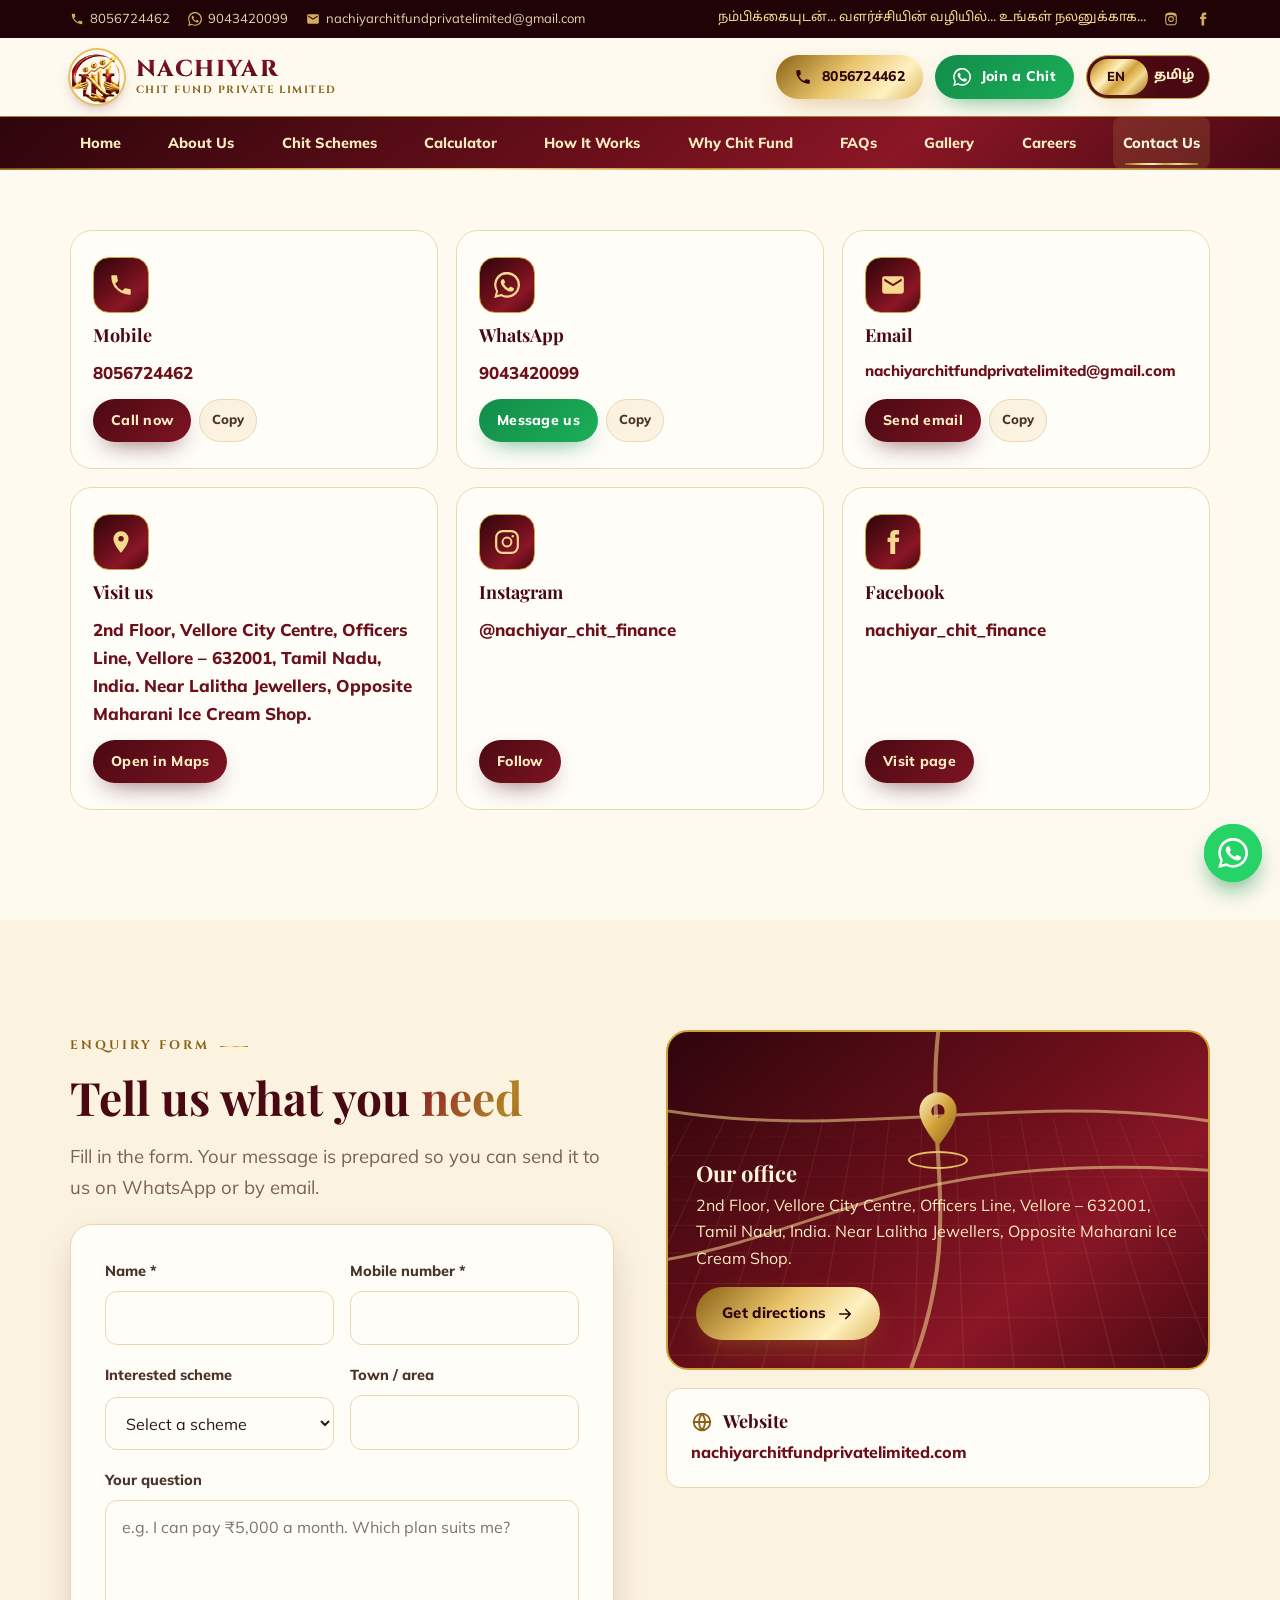
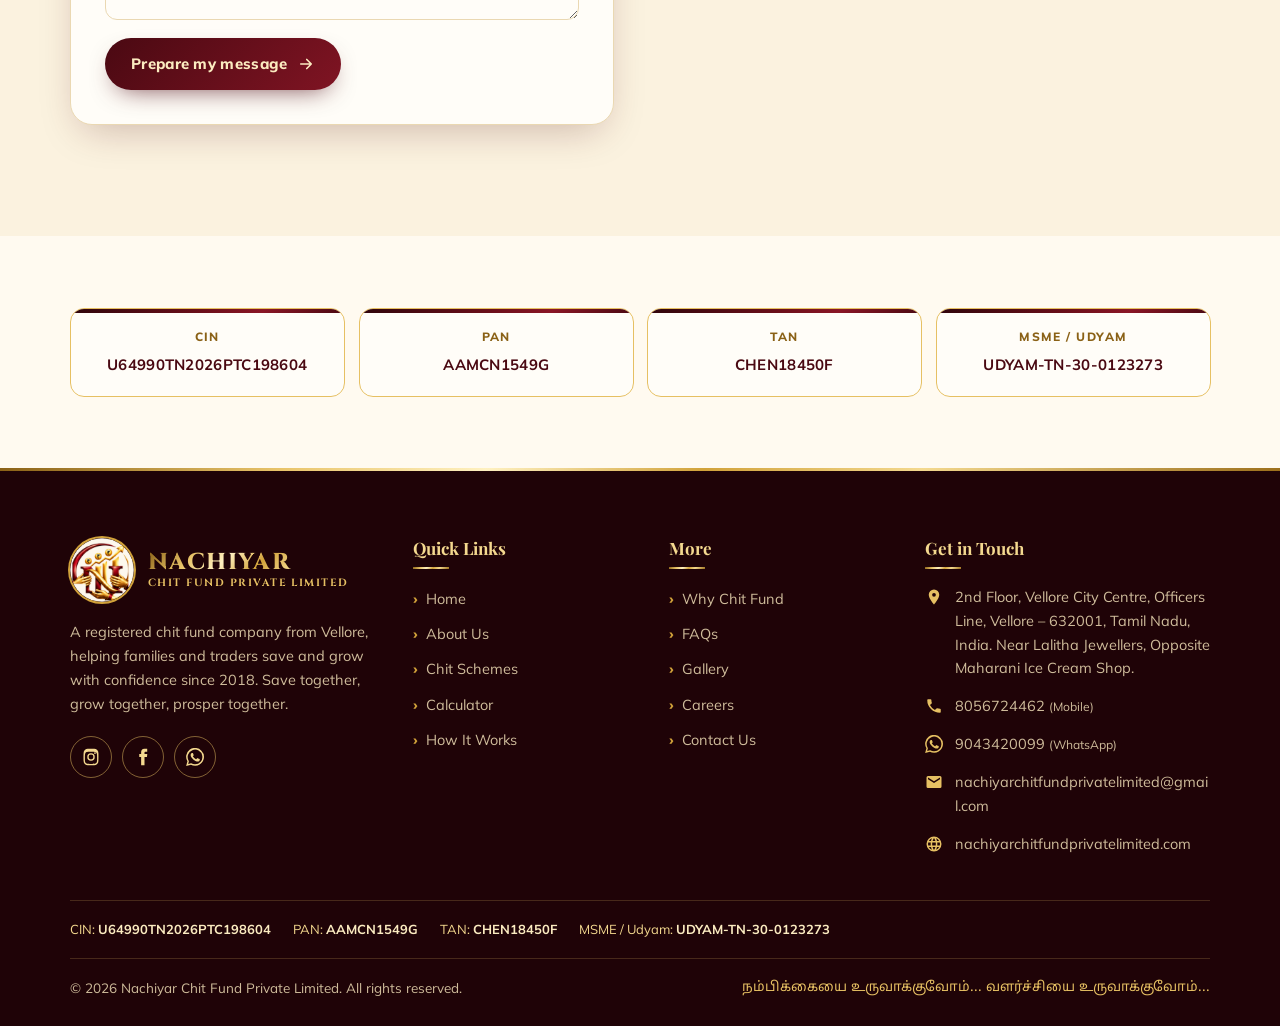
==== contact.html @ 54d9c701 "first commit" ====
<!doctype html>
<html lang="en">
<head>
<meta charset="utf-8">
<meta name="viewport" content="width=device-width, initial-scale=1, viewport-fit=cover">
<title>Contact Us | Nachiyar Chit Fund</title>
<meta name="description" content="Contact Nachiyar Chit Fund: 8056724462, WhatsApp 9043420099, 2nd Floor, Vellore City Centre, Officers Line, Vellore 632001.">
<meta name="theme-color" content="#4a0912">
<meta property="og:title" content="Contact Us | Nachiyar Chit Fund">
<meta property="og:description" content="Contact Nachiyar Chit Fund: 8056724462, WhatsApp 9043420099, 2nd Floor, Vellore City Centre, Officers Line, Vellore 632001.">
<meta property="og:image" content="assets/img/logo-badge.png">
<link rel="icon" type="image/png" href="assets/img/favicon.png">
<link rel="canonical" href="https://nachiyarchitfundprivatelimited.com/contact.html">
<link rel="preconnect" href="https://fonts.googleapis.com"><link rel="preconnect" href="https://fonts.gstatic.com" crossorigin><link rel="stylesheet" href="https://fonts.googleapis.com/css2?family=Cinzel:wght@600;700;800&family=Mulish:wght@400;600;700;800;900&family=Noto+Sans+Tamil:wght@400;600;700;800&family=Noto+Serif+Tamil:wght@600;700&family=Playfair+Display:wght@600;700;800&display=swap">
<link rel="stylesheet" href="assets/css/style.css">
</head>
<body>
<span hidden data-ta-title="தொடர்புக்கு | நாச்சியார் சிட் ஃபண்ட்"></span>
<div id="site-header"></div>
<main id="main">
<h1 class="sr-only" data-ta="தொடர்புக்கு">Contact Us</h1>

<section class="section" style="padding-top:clamp(40px,5vw,60px)">
  <div class="container">
    <div class="contact-grid" data-stagger="up">
      <div class="c-card"><span class="c-ico"><svg viewBox="0 0 24 24"><path d="M6.6 10.8a15.1 15.1 0 0 0 6.6 6.6l2.2-2.2c.3-.3.7-.4 1-.2 1.1.4 2.3.6 3.6.6.6 0 1 .4 1 1V20c0 .6-.4 1-1 1A17 17 0 0 1 3 4c0-.6.4-1 1-1h3.5c.6 0 1 .4 1 1 0 1.3.2 2.5.6 3.6.1.3 0 .7-.2 1z"/></svg></span><h3 data-ta="மொபைல்">Mobile</h3><span class="val">8056724462</span><div class="acts"><a class="btn btn-maroon btn-sm" href="tel:+918056724462" data-ta="அழைக்க">Call now</a><button class="copy-btn" type="button" data-copy="8056724462" data-ta="நகலெடு">Copy</button></div></div>
      <div class="c-card"><span class="c-ico"><svg viewBox="0 0 24 24"><path d="M17.5 14.4c-.3-.1-1.7-.8-2-.9-.3-.1-.5-.1-.7.1l-.9 1.2c-.2.2-.3.2-.6.1a8.1 8.1 0 0 1-4-3.5c-.3-.5.3-.5.9-1.6.1-.2 0-.4 0-.5l-.9-2.2c-.2-.6-.5-.5-.7-.5h-.6a1.1 1.1 0 0 0-.8.4 3.4 3.4 0 0 0-1 2.5 5.9 5.9 0 0 0 1.2 3.1 13.4 13.4 0 0 0 5.2 4.6c1.9.8 2.7.9 3.6.7.6-.1 1.7-.7 2-1.4.2-.7.2-1.2.2-1.4l-.5-.3zM12 21.8a9.8 9.8 0 0 1-5-1.4l-.4-.2-3.7 1 1-3.6-.2-.4A9.8 9.8 0 1 1 12 21.8zM20.5 3.5A11.8 11.8 0 0 0 1.9 17.8L.2 24l6.4-1.7A11.8 11.8 0 0 0 24 12a11.7 11.7 0 0 0-3.5-8.5z"/></svg></span><h3>WhatsApp</h3><span class="val">9043420099</span><div class="acts"><a class="btn btn-wa btn-sm" href="https://wa.me/919043420099" target="_blank" rel="noopener" data-ta="செய்தி அனுப்ப">Message us</a><button class="copy-btn" type="button" data-copy="9043420099" data-ta="நகலெடு">Copy</button></div></div>
      <div class="c-card"><span class="c-ico"><svg viewBox="0 0 24 24"><path d="M20 4H4a2 2 0 0 0-2 2v12a2 2 0 0 0 2 2h16a2 2 0 0 0 2-2V6a2 2 0 0 0-2-2zm0 4.2-8 5-8-5V6l8 5 8-5z"/></svg></span><h3 data-ta="மின்னஞ்சல்">Email</h3><span class="val" style="font-size:15px">nachiyarchitfundprivatelimited@gmail.com</span><div class="acts"><a class="btn btn-maroon btn-sm" href="mailto:nachiyarchitfundprivatelimited@gmail.com" data-ta="மின்னஞ்சல் அனுப்ப">Send email</a><button class="copy-btn" type="button" data-copy="nachiyarchitfundprivatelimited@gmail.com" data-ta="நகலெடு">Copy</button></div></div>
      <div class="c-card"><span class="c-ico"><svg viewBox="0 0 24 24"><path d="M12 2a7 7 0 0 0-7 7c0 5.2 7 13 7 13s7-7.8 7-13a7 7 0 0 0-7-7zm0 9.5A2.5 2.5 0 1 1 12 6.5a2.5 2.5 0 0 1 0 5z"/></svg></span><h3 data-ta="முகவரி">Visit us</h3><span class="val" data-ta="2வது மாடி, வேலூர் சிட்டி சென்டர், ஆபீசர்ஸ் லைன், வேலூர் – 632001, தமிழ்நாடு, இந்தியா. லலிதா ஜுவல்லர்ஸ் அருகில், மகாராணி ஐஸ்கிரீம் கடை எதிரில்.">2nd Floor, Vellore City Centre, Officers Line, Vellore – 632001, Tamil Nadu, India. Near Lalitha Jewellers, Opposite Maharani Ice Cream Shop.</span><div class="acts"><a class="btn btn-maroon btn-sm" href="https://www.google.com/maps/search/?api=1&amp;query=Vellore+City+Centre%2C+Officers+Line%2C+Vellore+632001%2C+Tamil+Nadu" target="_blank" rel="noopener" data-ta="வரைபடத்தில் பார்க்க">Open in Maps</a></div></div>
      <div class="c-card"><span class="c-ico"><svg viewBox="0 0 24 24"><path d="M12 7a5 5 0 1 0 0 10 5 5 0 0 0 0-10zm0 8.2a3.2 3.2 0 1 1 0-6.4 3.2 3.2 0 0 1 0 6.4zM17.3 5.5a1.2 1.2 0 1 0 0 2.4 1.2 1.2 0 0 0 0-2.4zM16 1H8a7 7 0 0 0-7 7v8a7 7 0 0 0 7 7h8a7 7 0 0 0 7-7V8a7 7 0 0 0-7-7zm5 15a5 5 0 0 1-5 5H8a5 5 0 0 1-5-5V8a5 5 0 0 1 5-5h8a5 5 0 0 1 5 5z"/></svg></span><h3>Instagram</h3><span class="val">@nachiyar_chit_finance</span><div class="acts"><a class="btn btn-maroon btn-sm" href="https://www.instagram.com/nachiyar_chit_finance/" target="_blank" rel="noopener" data-ta="பின்தொடர">Follow</a></div></div>
      <div class="c-card"><span class="c-ico"><svg viewBox="0 0 24 24"><path d="M14 8V6c0-.8.6-1 1-1h2.6V1H14c-3.6 0-4.5 2.7-4.5 4.5V8H7v4h2.5v11h4.5V12h3.3l.4-4z"/></svg></span><h3>Facebook</h3><span class="val">nachiyar_chit_finance</span><div class="acts"><a class="btn btn-maroon btn-sm" href="https://www.facebook.com/nachiyar_chit_finance" target="_blank" rel="noopener" data-ta="பக்கத்தைப் பார்க்க">Visit page</a></div></div>
    </div>
  </div>
</section>

<section class="section alt">
  <div class="container about-grid">
    <div>
      <div class="section-head left" style="margin-bottom:22px">
        <span class="eyebrow" data-reveal="left" data-ta="விசாரணை படிவம்">Enquiry form</span>
        <h2 class="h-title" data-reveal="up" data-ta="உங்கள் <em>விவரங்களை</em> கொடுங்கள்">Tell us what you <em>need</em></h2>
        <p class="lead" data-reveal="up" data-ta="படிவத்தை நிரப்புங்கள். உங்கள் செய்தி தயாரானதும் வாட்ஸ்அப் அல்லது மின்னஞ்சலில் அனுப்பலாம்.">Fill in the form. Your message is prepared so you can send it to us on WhatsApp or by email.</p>
      </div>
      <form class="form-card" data-compose="enquiry" novalidate data-reveal="up">
        <div class="form-row">
          <div class="field"><label for="eName" data-ta="பெயர் *">Name *</label><input type="text" id="eName" data-label="Name" required autocomplete="name"><span class="err" data-ta="உங்கள் பெயரை உள்ளிடவும்">Please enter your name</span></div>
          <div class="field"><label for="ePhone" data-ta="மொபைல் எண் *">Mobile number *</label><input type="tel" id="ePhone" data-label="Mobile" required inputmode="numeric" autocomplete="tel"><span class="err" data-ta="சரியான 10 இலக்க எண்ணை உள்ளிடவும்">Please enter a valid 10-digit number</span></div>
        </div>
        <div class="form-row">
          <div class="field"><label for="eScheme" data-ta="விருப்பமான திட்டம்">Interested scheme</label><select id="eScheme" data-label="Scheme" data-schemes></select></div>
          <div class="field"><label for="ePlace" data-ta="ஊர்">Town / area</label><input type="text" id="ePlace" data-label="Town"></div>
        </div>
        <div class="field"><label for="eMsg" data-ta="உங்கள் கேள்வி">Your question</label><textarea id="eMsg" data-label="Message" data-ta-ph="உதா: மாதம் ₹5,000 செலுத்த முடியும், எந்த திட்டம் பொருத்தம்?" placeholder="e.g. I can pay ₹5,000 a month. Which plan suits me?"></textarea></div>
        <button class="btn btn-maroon" type="submit"><span data-ta="செய்தியைத் தயார் செய்">Prepare my message</span><svg viewBox="0 0 24 24"><path d="M5 12h14M13 6l6 6-6 6" fill="none" stroke="currentColor" stroke-width="2.2" stroke-linecap="round" stroke-linejoin="round"/></svg></button>
        <div class="form-success" aria-live="polite"></div>
      </form>
    </div>
    <div style="display:grid;gap:18px;align-content:start">
      <div class="map-card" data-reveal="right">
        <div class="map-grid"></div>
        <svg class="roads" viewBox="0 0 400 340" preserveAspectRatio="none" aria-hidden="true"><path d="M0 230 C 120 200 180 120 400 140"/><path d="M200 0 C 190 120 220 200 180 340"/><path d="M0 80 C 140 110 260 60 400 90" style="animation-delay:.4s"/></svg>
        <div class="map-pin"><svg class="pin" viewBox="0 0 24 24"><defs><linearGradient id="pinGold" x1="0" y1="0" x2="1" y2="1"><stop offset="0" stop-color="#fff1c1"/><stop offset=".5" stop-color="#d1a23a"/><stop offset="1" stop-color="#8a6116"/></linearGradient></defs><path d="M12 2a7 7 0 0 0-7 7c0 5.2 7 13 7 13s7-7.8 7-13a7 7 0 0 0-7-7zm0 9.5A2.5 2.5 0 1 1 12 6.5a2.5 2.5 0 0 1 0 5z"/></svg></div>
        <h3 data-ta="எங்கள் அலுவலகம்">Our office</h3>
        <p data-ta="2வது மாடி, வேலூர் சிட்டி சென்டர், ஆபீசர்ஸ் லைன், வேலூர் – 632001, தமிழ்நாடு, இந்தியா. லலிதா ஜுவல்லர்ஸ் அருகில், மகாராணி ஐஸ்கிரீம் கடை எதிரில்.">2nd Floor, Vellore City Centre, Officers Line, Vellore – 632001, Tamil Nadu, India. Near Lalitha Jewellers, Opposite Maharani Ice Cream Shop.</p>
        <div><a class="btn btn-gold" href="https://www.google.com/maps/search/?api=1&amp;query=Vellore+City+Centre%2C+Officers+Line%2C+Vellore+632001%2C+Tamil+Nadu" target="_blank" rel="noopener"><span data-ta="வழிகாட்டுதல் பெற">Get directions</span><svg viewBox="0 0 24 24"><path d="M5 12h14M13 6l6 6-6 6" fill="none" stroke="currentColor" stroke-width="2.2" stroke-linecap="round" stroke-linejoin="round"/></svg></a></div>
      </div>
      <div class="info-box" data-reveal="right">
        <h4><svg viewBox="0 0 24 24"><circle cx="12" cy="12" r="9"/><path d="M2 12h20M12 3a14 14 0 0 1 0 18M12 3a14 14 0 0 0 0 18"/></svg><span data-ta="இணையதளம்">Website</span></h4>
        <p><a href="https://nachiyarchitfundprivatelimited.com" target="_blank" rel="noopener" style="color:var(--maroon-700);font-weight:800;word-break:break-all">nachiyarchitfundprivatelimited.com</a></p>
      </div>
    </div>
  </div>
</section>

<section class="section tight">
  <div class="container">
    <div class="reg-grid" data-stagger="flip">
      <div class="reg"><small>CIN</small><b>U64990TN2026PTC198604</b></div>
      <div class="reg"><small>PAN</small><b>AAMCN1549G</b></div>
      <div class="reg"><small>TAN</small><b>CHEN18450F</b></div>
      <div class="reg"><small>MSME / Udyam</small><b>UDYAM-TN-30-0123273</b></div>
    </div>
  </div>
</section>

</main>
<div id="site-footer"></div>
<script src="assets/js/data.js"></script>
<script src="assets/js/main.js"></script>
</body>
</html>
---- assets/css/style.css ----
/* =========================================================
   Nachiyar Chit Fund Private Limited — Design System
   Layout concept: carved-gold temple ledger — maroon velvet bands
   alternate with ivory ledger pages; gold rules frame every figure.
   ========================================================= */
:root{
  --maroon-950:#1f0307;
  --maroon-900:#2e050b;
  --maroon-800:#4a0912;
  --maroon-700:#6b0f1a;
  --maroon-600:#8a1626;
  --maroon-500:#a8283a;
  --gold-700:#8a6116;
  --gold-600:#b08227;
  --gold-500:#d1a23a;
  --gold-400:#e6c063;
  --gold-300:#f4d98f;
  --gold-200:#fbebc0;
  --ivory:#fffaf0;
  --ivory-2:#fbf2df;
  --paper:#fffdf8;
  --ink:#2a1712;
  --ink-2:#4a3329;
  --muted:#7a6255;
  --line:#ead8b2;
  --green:#1f7a3f;
  --red:#b3261e;
  --gold-grad:linear-gradient(135deg,#8a6116 0%,#e9c46a 22%,#fff1c1 38%,#d1a23a 55%,#f4d98f 72%,#9c6f1b 100%);
  --gold-grad-soft:linear-gradient(135deg,#f6e2a8,#fff6d9 45%,#e8c56c);
  --maroon-grad:linear-gradient(140deg,#2e050b 0%,#6b0f1a 48%,#8a1626 70%,#4a0912 100%);
  --shadow-sm:0 2px 8px rgba(74,9,18,.08);
  --shadow:0 14px 40px -12px rgba(74,9,18,.28);
  --shadow-gold:0 10px 30px -10px rgba(177,130,39,.55);
  --radius:14px;
  --radius-lg:22px;
  --f-display:"Cinzel","Playfair Display",Georgia,serif;
  --f-head:"Playfair Display",Georgia,"Times New Roman",serif;
  --f-body:"Mulish","Segoe UI",system-ui,-apple-system,sans-serif;
  --f-ta:"Noto Sans Tamil","Latha","Nirmala UI",sans-serif;
  --f-ta-head:"Noto Serif Tamil","Noto Sans Tamil","Latha",serif;
  --container:1220px;
  --gutter:clamp(16px,4vw,40px);
  --header-h:78px;
  --nav-h:52px;
  color-scheme:light;
}
html[lang="ta"]{
  --f-head:var(--f-ta-head);
  --f-body:var(--f-ta);
}
*,*::before,*::after{box-sizing:border-box}
html{scroll-behavior:smooth;-webkit-text-size-adjust:100%}
body{
  margin:0;font-family:var(--f-body);font-size:16px;line-height:1.65;color:var(--ink);
  background:var(--ivory);overflow-x:hidden;
}
html[lang="ta"] body{font-size:15.5px;line-height:1.8}
main{overflow-x:clip}
main>.section:first-of-type{padding-top:clamp(40px,5vw,64px)}
img{max-width:100%;display:block}
a{color:inherit;text-decoration:none}
button{font:inherit;cursor:pointer}
h1,h2,h3,h4{font-family:var(--f-head);line-height:1.2;margin:0;text-wrap:balance;color:var(--maroon-800)}
p{margin:0}
:focus-visible{outline:3px solid var(--gold-500);outline-offset:3px;border-radius:6px}
.container{width:100%;max-width:var(--container);margin-inline:auto;padding-inline:var(--gutter)}
.num,.tabular{font-variant-numeric:tabular-nums}
.sr-only{position:absolute;width:1px;height:1px;overflow:hidden;clip:rect(0 0 0 0);white-space:nowrap}

/* ---------- Preloader ---------- */
#preloader{position:fixed;inset:0;z-index:9999;display:grid;place-items:center;background:var(--maroon-grad);transition:opacity .6s ease,visibility .6s}
#preloader.done{opacity:0;visibility:hidden}
.pl-inner{position:relative;width:132px;height:132px;display:grid;place-items:center}
.pl-inner img{width:96px;height:96px;border-radius:50%;animation:plPulse 1.6s ease-in-out infinite}
.pl-ring{position:absolute;inset:0;border-radius:50%;border:3px solid transparent;border-top-color:var(--gold-400);border-right-color:var(--gold-600);animation:spin 1.1s linear infinite}
.pl-ring.r2{inset:-12px;border-top-color:transparent;border-bottom-color:var(--gold-300);animation-duration:1.8s;animation-direction:reverse;opacity:.7}
.pl-text{position:absolute;top:calc(100% + 26px);left:50%;transform:translateX(-50%);white-space:nowrap;font-family:var(--f-display);letter-spacing:.32em;color:var(--gold-300);font-size:13px}
@keyframes spin{to{transform:rotate(360deg)}}
@keyframes plPulse{50%{transform:scale(.92);filter:brightness(1.15)}}

body.page-enter main{animation:pageIn .8s cubic-bezier(.2,.7,.2,1) both}
@keyframes pageIn{from{opacity:0;transform:translateY(18px)}to{opacity:1;transform:none}}

/* ---------- Scroll progress ---------- */
#scroll-progress{position:fixed;top:0;left:0;height:3px;width:100%;z-index:1200;background:var(--gold-grad);transform-origin:left;transform:scaleX(0)}

/* ---------- Top bar ---------- */
.topbar{background:var(--maroon-950);color:var(--gold-200);font-size:13px}
.topbar .container{display:flex;align-items:center;justify-content:space-between;gap:16px;min-height:38px;flex-wrap:wrap}
.topbar a{display:inline-flex;align-items:center;gap:6px;opacity:.9;transition:opacity .2s,color .2s}
.topbar a:hover{opacity:1;color:#fff}
.topbar .tb-left,.topbar .tb-right{display:flex;gap:18px;align-items:center;flex-wrap:wrap}
.topbar svg{width:14px;height:14px;fill:var(--gold-400)}
.tb-tag{font-family:var(--f-ta);color:var(--gold-300)}

/* ---------- Header ---------- */
.site-header{position:sticky;top:env(safe-area-inset-top,0px);z-index:1000;background:rgba(255,250,240,.92);backdrop-filter:blur(12px);-webkit-backdrop-filter:blur(12px);border-bottom:1px solid var(--line);transition:box-shadow .3s,background .3s}
.site-header.scrolled{box-shadow:0 10px 30px -18px rgba(74,9,18,.45);background:rgba(255,250,240,.97)}
.site-header::after{content:"";position:absolute;left:0;right:0;bottom:-1px;height:2px;background:var(--gold-grad);opacity:.85}
.nav-wrap{display:flex;align-items:center;gap:18px;min-height:var(--header-h);transition:min-height .35s}
.site-header.scrolled .nav-wrap{min-height:64px}
.site-header.scrolled .brand img{width:46px;height:46px}
.brand{display:flex;align-items:center;gap:12px;flex-shrink:0}
.brand img{width:54px;height:54px;border-radius:50%;box-shadow:0 0 0 2px var(--gold-400),0 6px 16px -6px rgba(74,9,18,.5);transition:transform .6s cubic-bezier(.2,.7,.2,1)}
.brand:hover img{transform:rotate(-12deg) scale(1.05)}
.brand-text{display:flex;flex-direction:column;line-height:1.05}
.brand-name{font-family:var(--f-display);font-weight:800;font-size:23px;letter-spacing:.06em;background:linear-gradient(180deg,#8a1626,#4a0912);-webkit-background-clip:text;background-clip:text;color:transparent}
.brand-sub{font-family:var(--f-display);font-size:10.5px;letter-spacing:.14em;color:var(--gold-700);font-weight:700;margin-top:3px}
.main-nav{position:relative;background:var(--maroon-grad);border-top:1px solid var(--gold-600)}
.main-nav::before{content:"";position:absolute;inset:0;pointer-events:none;background:linear-gradient(110deg,transparent 40%,rgba(255,241,193,.10) 50%,transparent 60%);background-size:250% 100%;animation:navSheen 7s linear infinite}
@keyframes navSheen{from{background-position:150% 0}to{background-position:-100% 0}}
.main-nav ul{list-style:none;margin:0;padding:0;display:flex;gap:2px;align-items:center;justify-content:space-between;min-height:var(--nav-h)}
.main-nav ul a{position:relative;display:block;white-space:nowrap;padding:14px 10px;font-weight:800;font-size:14.5px;color:var(--gold-200);border-radius:8px;transition:color .25s,background .25s}
html[lang="ta"] .main-nav ul a{font-size:13.5px;padding:14px 7px}
.main-nav ul a::after{content:"";position:absolute;left:12px;right:12px;bottom:4px;height:2px;background:var(--gold-grad);transform:scaleX(0);transform-origin:right;transition:transform .35s ease}
.main-nav ul a:hover,.main-nav ul a.active{color:#fff6dc}
.main-nav ul a.active{background:rgba(230,192,99,.14)}
.main-nav ul a:hover::after,.main-nav ul a.active::after{transform:scaleX(1);transform-origin:left}
.nav-actions{display:flex;align-items:center;gap:12px;margin-left:auto}
.hdr-cta{display:inline-flex}
.lang-switch{position:relative;display:inline-flex;background:var(--maroon-800);border-radius:999px;padding:3px;border:1px solid var(--gold-500);box-shadow:inset 0 1px 0 rgba(255,255,255,.08)}
.lang-switch button{position:relative;z-index:1;border:0;background:none;color:var(--gold-200);font-weight:800;font-size:13px;padding:7px 12px;border-radius:999px;transition:color .3s;min-width:52px}
.lang-switch button[aria-pressed="true"]{color:var(--maroon-900)}
.lang-switch .lang-pill{position:absolute;top:3px;bottom:3px;left:3px;width:calc(50% - 3px);border-radius:999px;background:var(--gold-grad);box-shadow:var(--shadow-gold);transition:transform .45s cubic-bezier(.6,-0.2,.3,1.3)}
.lang-switch[data-lang="ta"] .lang-pill{transform:translateX(100%)}
.lang-switch .ta-btn{font-family:var(--f-ta)}
.menu-toggle{display:none;width:46px;height:46px;border-radius:12px;border:1px solid var(--gold-500);background:var(--maroon-800);position:relative}
.menu-toggle span{position:absolute;left:12px;right:12px;height:2px;background:var(--gold-300);border-radius:2px;transition:transform .35s,opacity .25s,top .35s}
.menu-toggle span:nth-child(1){top:15px}.menu-toggle span:nth-child(2){top:22px}.menu-toggle span:nth-child(3){top:29px}
.menu-open .menu-toggle span:nth-child(1){top:22px;transform:rotate(45deg)}
.menu-open .menu-toggle span:nth-child(2){opacity:0}
.menu-open .menu-toggle span:nth-child(3){top:22px;transform:rotate(-45deg)}

/* ---------- Buttons ---------- */
.btn{--bg:var(--gold-grad);position:relative;isolation:isolate;overflow:hidden;display:inline-flex;align-items:center;justify-content:center;gap:10px;padding:14px 26px;border-radius:999px;font-weight:800;font-size:15px;letter-spacing:.02em;border:0;transition:transform .25s ease,box-shadow .3s ease;white-space:nowrap;min-height:48px}
.btn svg{width:18px;height:18px;flex-shrink:0;transition:transform .3s}
.btn:hover svg{transform:translateX(4px)}
.btn::before{content:"";position:absolute;inset:0;z-index:-1;background:var(--bg);background-size:200% 200%;transition:background-position .6s}
.btn::after{content:"";position:absolute;top:0;left:-80%;width:50%;height:100%;z-index:-1;background:linear-gradient(105deg,transparent,rgba(255,255,255,.65),transparent);transform:skewX(-20deg);transition:left .7s ease}
.btn:hover::after{left:130%}
.btn:hover::before{background-position:100% 0}
.btn:active{transform:scale(.97)}
.btn-gold{color:var(--maroon-900);box-shadow:var(--shadow-gold)}
.btn-gold:hover{box-shadow:0 16px 36px -12px rgba(177,130,39,.75)}
.btn-maroon{--bg:linear-gradient(135deg,#4a0912,#8a1626 60%,#6b0f1a);color:var(--gold-200);box-shadow:0 10px 26px -12px rgba(74,9,18,.8)}
.btn-outline{--bg:transparent;color:var(--gold-200);border:1.5px solid var(--gold-400)}
.btn-outline:hover{background:rgba(230,192,99,.12)}
.btn-outline-dark{--bg:transparent;color:var(--maroon-700);border:1.5px solid var(--maroon-600)}
.btn-outline-dark:hover{background:rgba(138,22,38,.06)}
.btn-wa{--bg:linear-gradient(135deg,#128c4a,#25d366);color:#fff;box-shadow:0 10px 24px -12px rgba(18,140,74,.8)}
.btn-sm{padding:10px 18px;font-size:14px;min-height:42px}
.ripple{position:absolute;border-radius:50%;transform:scale(0);background:rgba(255,255,255,.55);animation:ripple .65s linear;pointer-events:none;z-index:0}
@keyframes ripple{to{transform:scale(4);opacity:0}}

/* ---------- Section scaffolding ---------- */
.section{padding-block:clamp(64px,9vw,110px);position:relative}
.section.tight{padding-block:clamp(48px,6vw,72px)}
.section.alt{background:var(--ivory-2)}
.section.paper{background:var(--paper)}
.section.dark{background:var(--maroon-grad);color:var(--gold-200)}
.section.dark h2,.section.dark h3{color:#fff6dc}
.section-head{max-width:760px;margin:0 auto clamp(36px,5vw,56px);text-align:center}
.section-head.left{margin-inline:0;text-align:left}
.eyebrow{display:inline-flex;align-items:center;gap:10px;font-family:var(--f-display);font-weight:700;font-size:12.5px;letter-spacing:.24em;text-transform:uppercase;color:var(--gold-700);margin-bottom:14px}
html[lang="ta"] .eyebrow{font-family:var(--f-ta);letter-spacing:.06em;font-size:13.5px}
.eyebrow::before,.eyebrow::after{content:"";width:28px;height:1.5px;background:var(--gold-grad)}
.section-head.left .eyebrow::before{display:none}
.dark .eyebrow{color:var(--gold-400)}
.h-title{font-size:clamp(28px,4.2vw,46px);font-weight:700}
html[lang="ta"] .h-title{font-size:clamp(24px,3.4vw,38px);line-height:1.35}
.h-title em{font-style:normal;background:var(--gold-grad);background-size:200% auto;-webkit-background-clip:text;background-clip:text;color:transparent;animation:shine 6s linear infinite}
.section:not(.dark) .h-title em{background:linear-gradient(120deg,#8a1626,#b08227 45%,#8a1626 90%);background-size:200% auto;-webkit-background-clip:text;background-clip:text}
@keyframes shine{to{background-position:200% center}}
.lead{font-size:clamp(16px,1.6vw,18.5px);color:var(--muted);margin-top:16px}
.dark .lead{color:rgba(251,235,192,.82)}
.divider-orn{display:flex;align-items:center;justify-content:center;gap:12px;margin:18px auto 0;color:var(--gold-600)}
.divider-orn::before,.divider-orn::after{content:"";height:1px;width:70px;background:linear-gradient(90deg,transparent,var(--gold-500))}
.divider-orn::after{transform:scaleX(-1)}
.divider-orn svg{width:20px;height:20px;fill:currentColor}

/* ---------- Reveal animations (visible at rest without JS) ---------- */
.js [data-reveal]{opacity:0;transition:opacity .9s cubic-bezier(.2,.7,.2,1),transform .9s cubic-bezier(.2,.7,.2,1),filter .9s;transition-delay:var(--d,0s);will-change:opacity,transform}
.js [data-reveal="up"]{transform:translateY(40px)}
.js [data-reveal="down"]{transform:translateY(-30px)}
.js [data-reveal="left"]{transform:translateX(-50px)}
.js [data-reveal="right"]{transform:translateX(50px)}
.js [data-reveal="zoom"]{transform:scale(.86)}
.js [data-reveal="flip"]{transform:perspective(900px) rotateX(28deg) translateY(30px);transform-origin:top}
.js [data-reveal="blur"]{filter:blur(12px);transform:translateY(16px)}
.js [data-reveal="rotate"]{transform:rotate(-6deg) scale(.92)}
.js [data-reveal].in{opacity:1;transform:none;filter:none}

/* ---------- Hero ---------- */
.hero{position:relative;overflow:hidden;background:var(--maroon-grad);color:var(--gold-200);isolation:isolate}
.hero::before{content:"";position:absolute;inset:0;z-index:-2;background:
  radial-gradient(900px 500px at 85% 20%,rgba(230,192,99,.22),transparent 60%),
  radial-gradient(700px 500px at 0% 100%,rgba(168,40,58,.55),transparent 60%)}
.hero-pattern{position:absolute;inset:0;z-index:-1;opacity:.12;background-image:url("data:image/svg+xml,%3Csvg xmlns='http://www.w3.org/2000/svg' width='80' height='80' viewBox='0 0 80 80'%3E%3Cg fill='none' stroke='%23f4d98f' stroke-width='1'%3E%3Cpath d='M40 4 L76 40 L40 76 L4 40Z'/%3E%3Ccircle cx='40' cy='40' r='10'/%3E%3Ccircle cx='40' cy='4' r='3'/%3E%3Ccircle cx='76' cy='40' r='3'/%3E%3Ccircle cx='40' cy='76' r='3'/%3E%3Ccircle cx='4' cy='40' r='3'/%3E%3C/g%3E%3C/svg%3E");animation:patternMove 60s linear infinite}
@keyframes patternMove{to{background-position:800px 400px}}
#gold-dust{position:absolute;inset:0;z-index:-1;width:100%;height:100%;pointer-events:none}
.hero-grid{display:grid;grid-template-columns:1.1fr .9fr;gap:clamp(24px,4vw,56px);align-items:center;padding-block:clamp(56px,8vw,96px) clamp(70px,9vw,110px)}
.hero-grid>*{min-width:0}
.hero-tag{display:inline-flex;align-items:center;gap:10px;padding:8px 16px 8px 8px;border-radius:999px;background:rgba(255,241,193,.08);border:1px solid rgba(230,192,99,.45);font-size:14px;color:var(--gold-200);font-family:var(--f-ta)}
.hero-tag b{background:var(--gold-grad);color:var(--maroon-900);border-radius:999px;padding:3px 10px;font-family:var(--f-display);font-size:11.5px;letter-spacing:.12em}
.hero h1{color:#fff6dc;font-size:clamp(36px,5.6vw,66px);font-weight:700;margin-top:22px;line-height:1.08}
html[lang="ta"] .hero h1{font-size:clamp(28px,4.2vw,48px);line-height:1.35}
.rotator>span{background:var(--gold-grad);background-size:220% auto;-webkit-background-clip:text;background-clip:text;color:transparent;-webkit-text-fill-color:transparent;animation:shine 5s linear infinite}
.rotator,.hero h1 .rotator{display:inline-grid;vertical-align:bottom}
.rotator>span{grid-area:1/1;white-space:nowrap;opacity:0;transform:translateY(60%) rotateX(-70deg);transition:opacity .6s,transform .7s cubic-bezier(.2,.8,.2,1)}
.rotator>span.on{opacity:1;transform:none}
.rotator>span.out{opacity:0;transform:translateY(-60%) rotateX(70deg)}
.hero p.lead{color:rgba(251,235,192,.85);max-width:560px}
.hero-ctas{display:flex;flex-wrap:wrap;gap:14px;margin-top:32px}
.hero-trust{display:flex;flex-wrap:wrap;gap:10px 22px;margin-top:34px;font-size:14px;color:var(--gold-300)}
.hero-trust span{display:inline-flex;align-items:center;gap:8px}
.hero-trust svg{width:18px;height:18px;fill:var(--gold-400)}

/* hero emblem orbit (replaces imagery) */
.orbit-stage{position:relative;width:min(460px,100%);aspect-ratio:1;margin-inline:auto;max-width:100%}
.orbit-stage .ring{position:absolute;border-radius:50%;border:1px dashed rgba(244,217,143,.45)}
.orbit-stage .ring.r1{inset:6%;animation:spin 40s linear infinite}
.orbit-stage .ring.r2{inset:18%;border-style:solid;border-color:rgba(244,217,143,.25);animation:spin 28s linear infinite reverse}
.orbit-stage .ring.r3{inset:30%;border:2px solid transparent;border-top-color:var(--gold-400);border-left-color:rgba(230,192,99,.4);animation:spin 9s linear infinite}
.orbit-stage .core{position:absolute;inset:31%;border-radius:50%;display:grid;place-items:center;background:radial-gradient(circle at 35% 30%,#fffaf0,#fbebc0 60%,#e6c063);box-shadow:0 0 0 6px rgba(230,192,99,.25),0 0 80px 10px rgba(230,192,99,.35),inset 0 -8px 20px rgba(138,97,22,.35);animation:corePulse 4s ease-in-out infinite}
.orbit-stage .core img{width:92%;height:92%;border-radius:50%;object-fit:cover}
@keyframes corePulse{50%{box-shadow:0 0 0 12px rgba(230,192,99,.12),0 0 110px 20px rgba(230,192,99,.45),inset 0 -8px 20px rgba(138,97,22,.35)}}
.orbit-stage .sat{position:absolute;top:50%;left:50%;width:0;height:0}
.orbit-stage .sat .chip{position:absolute;transform:translate(-50%,-50%);display:flex;align-items:center;gap:8px;padding:9px 14px;border-radius:14px;background:rgba(46,5,11,.75);border:1px solid rgba(230,192,99,.55);backdrop-filter:blur(6px);color:var(--gold-200);font-size:13px;font-weight:700;white-space:nowrap;box-shadow:0 10px 24px -10px rgba(0,0,0,.6)}
.orbit-stage .sat .chip i{display:grid;place-items:center;width:30px;height:30px;border-radius:50%;background:var(--gold-grad);color:var(--maroon-900);font-style:normal;font-weight:900;font-size:14px}
.orbit-stage .sat .chip svg{width:16px;height:16px;fill:var(--maroon-900)}
.orbit-stage .coin{position:absolute;width:44px;height:44px;border-radius:50%;background:var(--gold-grad);display:grid;place-items:center;color:var(--maroon-800);font-weight:900;font-size:20px;box-shadow:0 8px 18px -6px rgba(0,0,0,.5),inset 0 -3px 6px rgba(138,97,22,.5);animation:floaty 6s ease-in-out infinite}
@keyframes floaty{50%{transform:translateY(-16px) rotate(8deg)}}
.hero-wave{position:absolute;left:0;right:0;bottom:-1px;line-height:0;z-index:1}
.hero-wave svg{width:100%;height:70px;display:block}

/* ---------- Ticker ---------- */
.ticker{background:var(--gold-grad);color:var(--maroon-900);overflow:hidden;border-block:1px solid var(--gold-700);position:relative}
.ticker-track{display:flex;width:max-content;animation:ticker 38s linear infinite}
.ticker:hover .ticker-track{animation-play-state:paused}
.ticker-item{display:flex;align-items:center;gap:12px;padding:13px 28px;font-weight:800;font-size:15px;white-space:nowrap}
.ticker-item::after{content:"✦";margin-left:28px;color:var(--maroon-600)}
@keyframes ticker{to{transform:translateX(-50%)}}

/* ---------- Feature cards ---------- */
.grid{display:grid;gap:clamp(16px,2.2vw,26px)}
.grid>*{min-width:0}
.g-2{grid-template-columns:repeat(2,1fr)}
.g-3{grid-template-columns:repeat(3,1fr)}
.g-4{grid-template-columns:repeat(4,1fr)}
.feature{position:relative;padding:28px 24px;background:var(--paper);border:1px solid var(--line);border-radius:var(--radius);transition:transform .4s cubic-bezier(.2,.7,.2,1),box-shadow .4s,border-color .4s;overflow:hidden}
.feature::before{content:"";position:absolute;inset:0;background:radial-gradient(400px 160px at var(--mx,50%) var(--my,0%),rgba(230,192,99,.22),transparent 70%);opacity:0;transition:opacity .4s}
.feature:hover{transform:translateY(-8px);box-shadow:var(--shadow);border-color:var(--gold-400)}
.feature:hover::before{opacity:1}
.feature>*{position:relative}
.f-icon{width:62px;height:62px;border-radius:18px;display:grid;place-items:center;background:var(--maroon-grad);box-shadow:inset 0 0 0 1.5px var(--gold-500),0 10px 20px -10px rgba(74,9,18,.7);margin-bottom:18px;transition:transform .6s cubic-bezier(.3,1.6,.5,1)}
.f-icon svg{width:30px;height:30px;fill:none;stroke:var(--gold-300);stroke-width:1.7;stroke-linecap:round;stroke-linejoin:round}
.feature:hover .f-icon{transform:rotateY(180deg)}
.feature:hover .f-icon svg{transform:rotateY(180deg)}
.feature h3{font-size:19px;margin-bottom:8px}
html[lang="ta"] .feature h3{font-size:17px}
.feature p{color:var(--muted);font-size:15px}
.dark .feature{background:rgba(255,241,193,.05);border-color:rgba(230,192,99,.25)}
.dark .feature h3{color:#fff6dc}
.dark .feature p{color:rgba(251,235,192,.75)}

/* ---------- Scheme family cards ---------- */
.scheme-card{position:relative;border-radius:var(--radius-lg);background:var(--paper);border:1px solid var(--line);overflow:hidden;display:flex;flex-direction:column;transition:transform .5s cubic-bezier(.2,.7,.2,1),box-shadow .5s;transform-style:preserve-3d;will-change:transform}
.scheme-card:hover{box-shadow:0 30px 60px -24px rgba(74,9,18,.45)}
.sc-top{position:relative;padding:24px 22px 20px;background:var(--maroon-grad);color:var(--gold-200);overflow:hidden}
.sc-top::after{content:"";position:absolute;right:-40px;top:-40px;width:150px;height:150px;border-radius:50%;border:18px solid rgba(230,192,99,.12)}
.sc-badge{display:inline-block;font-size:11.5px;font-weight:800;letter-spacing:.12em;text-transform:uppercase;padding:4px 10px;border-radius:999px;background:rgba(230,192,99,.16);border:1px solid rgba(230,192,99,.5);color:var(--gold-300)}
html[lang="ta"] .sc-badge{letter-spacing:.02em;text-transform:none}
.sc-medal{position:absolute;right:18px;top:18px;width:58px;height:58px;border-radius:50%;display:grid;place-items:center;z-index:1;box-shadow:0 6px 16px -4px rgba(0,0,0,.5),inset 0 -4px 8px rgba(0,0,0,.25);transition:transform .8s cubic-bezier(.3,1.5,.5,1)}
.scheme-card:hover .sc-medal{transform:rotateY(360deg)}
.sc-medal svg{width:28px;height:28px}
.medal-silver{background:linear-gradient(135deg,#8d9196,#f5f6f7 40%,#b7bcc2 60%,#eef0f2)}
.medal-gold{background:var(--gold-grad)}
.medal-diamond{background:linear-gradient(135deg,#0e5a8a,#9fe2ff 40%,#2a8fd0 65%,#d9f5ff)}
.medal-platinum{background:linear-gradient(135deg,#6f6a80,#f1eef8 40%,#a29cb6 65%,#e8e4f2)}
.medal-honey{background:linear-gradient(135deg,#b46a00,#ffd36b 45%,#e59a12)}
.medal-jet{background:linear-gradient(135deg,#7a1020,#ff8a8a 40%,#c2283a 65%,#ffd0d0)}
.sc-top h3{color:#fff6dc;font-size:22px;margin-top:12px;padding-right:64px}
html[lang="ta"] .sc-top h3{font-size:19px}
.sc-top p{font-size:14px;color:rgba(251,235,192,.8);margin-top:4px;padding-right:50px}
.sc-body{padding:20px 22px 22px;display:flex;flex-direction:column;gap:14px;flex:1}
.sc-range{font-family:var(--f-head);font-weight:800;font-size:24px;color:var(--maroon-700)}
html[lang="ta"] .sc-range{font-family:var(--f-body)}
.sc-range small{display:block;font-family:var(--f-body);font-size:12.5px;color:var(--muted);font-weight:700;letter-spacing:.04em;text-transform:uppercase}
.sc-meta{display:grid;grid-template-columns:repeat(2,1fr);gap:10px}
.sc-meta div{background:var(--ivory-2);border:1px solid var(--line);border-radius:10px;padding:9px 12px}
.sc-meta b{display:block;font-size:17px;color:var(--maroon-800)}
.sc-meta span{font-size:12.5px;color:var(--muted);font-weight:700}
.sc-body .btn{margin-top:auto;align-self:flex-start}
.sc-shine{position:absolute;inset:0;pointer-events:none;background:linear-gradient(115deg,transparent 30%,rgba(255,246,220,.35) 45%,transparent 60%);transform:translateX(-120%);transition:transform 1s ease}
.scheme-card:hover .sc-shine{transform:translateX(120%)}

/* ---------- Spotlight compare ---------- */
.spotlight{display:grid;grid-template-columns:1fr 1fr;gap:clamp(24px,4vw,56px);align-items:center}
.spotlight>*{min-width:0}
.pay-get{background:var(--paper);border-radius:var(--radius-lg);border:1px solid var(--line);box-shadow:var(--shadow);padding:clamp(22px,3vw,34px);position:relative;overflow:hidden}
.pay-get::before{content:"";position:absolute;inset:0 0 auto;height:6px;background:var(--gold-grad)}
.pg-head{display:flex;justify-content:space-between;align-items:flex-start;gap:12px;flex-wrap:wrap}
.pg-amount{font-family:var(--f-head);font-size:clamp(30px,4vw,42px);font-weight:800;color:var(--maroon-700)}
html[lang="ta"] .pg-amount{font-family:var(--f-body)}
.pg-chips{display:flex;gap:8px;flex-wrap:wrap}
.chip{display:inline-flex;align-items:center;gap:6px;padding:6px 12px;border-radius:999px;font-size:13px;font-weight:800;background:var(--ivory-2);border:1px solid var(--line);color:var(--maroon-700)}
.bar-row{margin-top:22px}
.bar-label{display:flex;justify-content:space-between;font-weight:800;font-size:15px;margin-bottom:8px;gap:10px}
.bar-label span:last-child{font-variant-numeric:tabular-nums}
.bar{height:16px;border-radius:999px;background:var(--ivory-2);border:1px solid var(--line);overflow:hidden}
.bar i{display:block;height:100%;width:0;border-radius:999px;transition:width 1.6s cubic-bezier(.2,.7,.2,1)}
.bar i.pay{background:linear-gradient(90deg,#6b0f1a,#a8283a)}
.bar i.get{background:var(--gold-grad)}
.gain-box{margin-top:24px;display:flex;align-items:center;gap:14px;padding:16px 18px;border-radius:14px;background:linear-gradient(135deg,#fff6dc,#fbebc0);border:1px dashed var(--gold-600)}
.gain-box b{font-size:24px;color:var(--green);font-variant-numeric:tabular-nums}
.gain-box svg{width:36px;height:36px;flex-shrink:0}

/* ---------- Steps / how it works ---------- */
.steps{position:relative;display:grid;grid-template-columns:repeat(4,1fr);gap:24px;counter-reset:step}
.steps>*{min-width:0}
.steps-line{position:absolute;left:12%;right:12%;top:46px;height:4px;z-index:0}
.steps-line svg{width:100%;height:4px;overflow:visible}
.steps-line line{stroke:var(--gold-500);stroke-width:3;stroke-dasharray:8 8}
.step{position:relative;z-index:1;text-align:center;padding:0 8px}
.step-num{width:92px;height:92px;margin:0 auto 18px;border-radius:50%;display:grid;place-items:center;background:var(--paper);border:2px solid var(--gold-500);box-shadow:0 0 0 8px var(--ivory),var(--shadow);position:relative;transition:transform .5s cubic-bezier(.3,1.6,.5,1)}
.section.alt .step-num{box-shadow:0 0 0 8px var(--ivory-2),var(--shadow)}
.step:hover .step-num{transform:scale(1.08) rotate(-6deg)}
.step-num svg{width:38px;height:38px;fill:none;stroke:var(--maroon-700);stroke-width:1.7;stroke-linecap:round;stroke-linejoin:round}
.step-num::after{counter-increment:step;content:counter(step);position:absolute;top:-4px;right:-4px;width:30px;height:30px;border-radius:50%;background:var(--maroon-grad);color:var(--gold-300);font-weight:900;font-size:14px;display:grid;place-items:center;border:2px solid var(--gold-400)}
.step h3{font-size:18px;margin-bottom:8px}
.step p{font-size:14.5px;color:var(--muted)}

/* vertical timeline steps (inner page) */
.vsteps{position:relative;display:grid;gap:22px;max-width:880px;margin-inline:auto}
.vsteps::before{content:"";position:absolute;left:35px;top:10px;bottom:10px;width:3px;background:linear-gradient(var(--gold-500),var(--maroon-600));border-radius:3px;transform-origin:top;transform:scaleY(var(--progress,1))}
.vstep{display:grid;grid-template-columns:72px 1fr;gap:22px;align-items:start}
.vstep>*{min-width:0}
.vstep-dot{width:72px;height:72px;border-radius:50%;display:grid;place-items:center;background:var(--maroon-grad);border:3px solid var(--gold-400);color:var(--gold-200);font-family:var(--f-display);font-weight:800;font-size:22px;position:relative;z-index:1;box-shadow:0 0 0 6px var(--ivory)}
.vstep-card{background:var(--paper);border:1px solid var(--line);border-radius:var(--radius);padding:22px 24px;box-shadow:var(--shadow-sm);transition:transform .35s,box-shadow .35s}
.vstep-card:hover{transform:translateX(6px);box-shadow:var(--shadow)}
.vstep-card h3{font-size:19px;margin-bottom:6px}
.vstep-card p{color:var(--muted)}

/* ---------- Stats ---------- */
.stats{display:grid;grid-template-columns:repeat(4,1fr);gap:20px}
.stats>*{min-width:0}
.stat{text-align:center;padding:28px 14px;border-radius:var(--radius);border:1px solid rgba(230,192,99,.3);background:rgba(255,241,193,.04);position:relative;overflow:hidden}
.stat::after{content:"";position:absolute;left:50%;bottom:0;width:0;height:3px;background:var(--gold-grad);transform:translateX(-50%);transition:width .8s}
.stat.in::after,.stat:hover::after{width:70%}
.stat-num{font-family:var(--f-display);font-size:clamp(34px,4.6vw,52px);font-weight:800;line-height:1;background:var(--gold-grad);-webkit-background-clip:text;background-clip:text;color:transparent;font-variant-numeric:tabular-nums}
.stat-label{margin-top:10px;font-weight:700;color:var(--gold-200);font-size:15px}

/* ---------- Uses grid ---------- */
.uses{display:grid;grid-template-columns:repeat(4,1fr);gap:16px}
.uses>*{min-width:0}
.use{display:flex;align-items:center;gap:14px;padding:18px;border-radius:var(--radius);background:var(--paper);border:1px solid var(--line);transition:all .35s}
.use:hover{background:var(--maroon-800);border-color:var(--gold-500);transform:translateY(-4px)}
.use:hover b{color:var(--gold-200)}
.use:hover small{color:var(--gold-400)}
.use .u-ico{width:48px;height:48px;border-radius:50%;flex-shrink:0;display:grid;place-items:center;background:var(--gold-grad-soft);border:1px solid var(--gold-500)}
.use .u-ico svg{width:24px;height:24px;fill:none;stroke:var(--maroon-700);stroke-width:1.8;stroke-linecap:round;stroke-linejoin:round}
.use b{display:block;font-size:15.5px;color:var(--maroon-800);transition:color .3s}
.use small{color:var(--muted);font-size:13px;transition:color .3s}

/* ---------- Special facility band ---------- */
.facility{display:grid;grid-template-columns:1.1fr .9fr;gap:clamp(24px,4vw,48px);align-items:center}
.facility>*{min-width:0}
.example-card{background:var(--paper);color:var(--ink);border-radius:var(--radius-lg);padding:26px;border:2px solid var(--gold-500);box-shadow:0 30px 60px -20px rgba(0,0,0,.5);position:relative}
.example-card .tag15{position:absolute;top:-22px;right:22px;width:84px;height:84px;border-radius:50%;background:var(--gold-grad);display:grid;place-items:center;text-align:center;color:var(--maroon-900);font-weight:900;line-height:1;box-shadow:var(--shadow-gold);animation:wobble 4s ease-in-out infinite}
.tag15 b{font-size:28px;display:block}
.tag15 small{font-size:10.5px;letter-spacing:.06em}
@keyframes wobble{50%{transform:rotate(-10deg) scale(1.05)}}
.ex-row{display:flex;justify-content:space-between;align-items:center;gap:12px;padding:14px 0;border-bottom:1px dashed var(--line)}
.ex-row:last-child{border-bottom:0}
.ex-row span{font-weight:700;color:var(--ink-2);font-size:15px}
.ex-row b{font-size:22px;color:var(--maroon-700);font-variant-numeric:tabular-nums;white-space:nowrap}
.ex-row b.zero{color:var(--green)}
.check-list{list-style:none;padding:0;margin:22px 0 0;display:grid;gap:12px}
.check-list li{display:flex;gap:12px;align-items:flex-start}
.check-list li::before{content:"";flex-shrink:0;width:24px;height:24px;margin-top:2px;border-radius:50%;background-position:center;background-repeat:no-repeat;background-size:14px,100%;background-image:url("data:image/svg+xml,%3Csvg xmlns='http://www.w3.org/2000/svg' viewBox='0 0 24 24'%3E%3Cpath d='M5 12.5l4.5 4.5L19 7.5' fill='none' stroke='%234a0912' stroke-width='3' stroke-linecap='round' stroke-linejoin='round'/%3E%3C/svg%3E"),var(--gold-grad);box-shadow:0 4px 10px -4px rgba(138,97,22,.7)}

/* ---------- Registration strip ---------- */
.reg-grid{display:grid;grid-template-columns:repeat(4,1fr);gap:14px}
.reg-grid>*{min-width:0}
.reg{padding:18px 16px;border-radius:var(--radius);background:var(--paper);border:1px solid var(--gold-400);text-align:center;position:relative;overflow:hidden}
.reg::before{content:"";position:absolute;inset:0 0 auto;height:4px;background:var(--maroon-grad)}
.reg small{display:block;font-weight:800;letter-spacing:.12em;font-size:12px;color:var(--gold-700);text-transform:uppercase}
.reg b{display:block;margin-top:6px;font-size:15px;color:var(--maroon-800);word-break:break-all;font-variant-numeric:tabular-nums;letter-spacing:.02em}
.reg button{margin-top:8px;border:0;background:none;color:var(--muted);font-size:12px;font-weight:700;text-decoration:underline;text-underline-offset:3px}

/* ---------- FAQ accordion ---------- */
.faq-list{display:grid;gap:12px;max-width:900px;margin-inline:auto}
.faq{border:1px solid var(--line);border-radius:var(--radius);background:var(--paper);overflow:hidden;transition:border-color .3s,box-shadow .3s}
.faq.open{border-color:var(--gold-500);box-shadow:var(--shadow)}
.faq-q{width:100%;display:flex;align-items:center;justify-content:space-between;gap:16px;padding:18px 22px;background:none;border:0;text-align:left;font-weight:800;font-size:16.5px;color:var(--maroon-800);font-family:var(--f-body)}
.faq-q .pm{flex-shrink:0;width:34px;height:34px;border-radius:50%;background:var(--ivory-2);border:1px solid var(--gold-500);position:relative;transition:background .3s,transform .4s}
.faq-q .pm::before,.faq-q .pm::after{content:"";position:absolute;left:50%;top:50%;width:13px;height:2px;background:var(--maroon-700);transform:translate(-50%,-50%);transition:transform .4s}
.faq-q .pm::after{transform:translate(-50%,-50%) rotate(90deg)}
.faq.open .pm{background:var(--gold-grad);transform:rotate(180deg)}
.faq.open .pm::after{transform:translate(-50%,-50%) rotate(0)}
.faq-a{display:grid;grid-template-rows:0fr;transition:grid-template-rows .45s cubic-bezier(.2,.7,.2,1)}
.faq.open .faq-a{grid-template-rows:1fr}
.faq-a>div{overflow:hidden}
.faq-a p{padding:0 22px 20px;color:var(--ink-2)}
.faq-tools{display:flex;gap:12px;flex-wrap:wrap;justify-content:center;margin-bottom:28px}
.search-box{position:relative;flex:1 1 320px;max-width:520px}
.search-box input{width:100%;padding:14px 18px 14px 48px;border-radius:999px;border:1.5px solid var(--line);background:var(--paper);font:inherit;color:var(--ink);transition:border-color .3s,box-shadow .3s}
.search-box input:focus{outline:none;border-color:var(--gold-500);box-shadow:0 0 0 4px rgba(230,192,99,.25)}
.search-box svg{position:absolute;left:18px;top:50%;width:18px;height:18px;transform:translateY(-50%);stroke:var(--muted);fill:none;stroke-width:2}

/* ---------- Tabs ---------- */
.tabs{position:relative;display:flex;gap:6px;flex-wrap:nowrap;overflow-x:auto;padding:6px;background:var(--maroon-900);border-radius:999px;border:1px solid var(--gold-600);scrollbar-width:none;max-width:100%}
.tabs::-webkit-scrollbar{display:none}
.tab{position:relative;z-index:1;flex-shrink:0;border:0;background:none;color:var(--gold-200);font-weight:800;font-size:14px;padding:11px 18px;border-radius:999px;transition:color .3s;white-space:nowrap}
.tab[aria-selected="true"]{color:var(--maroon-900)}
.tab-ind{position:absolute;z-index:0;top:6px;bottom:6px;left:0;width:0;border-radius:999px;background:var(--gold-grad);box-shadow:var(--shadow-gold);transition:transform .5s cubic-bezier(.5,0,.2,1.2),width .5s cubic-bezier(.5,0,.2,1.2)}
.tab-wrap{position:sticky;top:calc(env(safe-area-inset-top,0px) + 64px + var(--nav-h) + 8px);z-index:50;display:flex;justify-content:center;margin-bottom:34px}
.panel{animation:panelIn .6s cubic-bezier(.2,.7,.2,1)}
@keyframes panelIn{from{opacity:0;transform:translateY(24px)}to{opacity:1;transform:none}}

/* ---------- Plan variant cards (scheme page) ---------- */
.family-head{display:grid;grid-template-columns:auto 1fr auto;gap:22px;align-items:center;padding:26px;border-radius:var(--radius-lg);background:var(--maroon-grad);color:var(--gold-200);margin-bottom:26px;position:relative;overflow:hidden}
.family-head>*{min-width:0}
.family-head::after{content:"";position:absolute;inset:0;background:linear-gradient(110deg,transparent 40%,rgba(255,241,193,.12) 50%,transparent 60%);transform:translateX(-100%);animation:sweep 5s ease-in-out infinite}
@keyframes sweep{60%,100%{transform:translateX(100%)}}
.family-head .sc-medal{position:static;width:74px;height:74px}
.family-head .sc-medal svg{width:36px;height:36px}
.family-head h2{color:#fff6dc;font-size:clamp(24px,3vw,34px)}
.family-head p{color:rgba(251,235,192,.82);margin-top:4px}
.family-chips{display:flex;flex-wrap:wrap;gap:8px;justify-content:flex-end}
.family-chips .chip{background:rgba(255,241,193,.08);border-color:rgba(230,192,99,.45);color:var(--gold-200)}
.plans{display:grid;grid-template-columns:repeat(auto-fit,minmax(250px,1fr));gap:20px}
.plans>*{min-width:0}
.plan{position:relative;background:var(--paper);border:1px solid var(--line);border-radius:var(--radius-lg);padding:24px 22px 22px;display:flex;flex-direction:column;gap:14px;transition:transform .45s cubic-bezier(.2,.7,.2,1),box-shadow .45s,border-color .45s;overflow:hidden}
.plan::before{content:"";position:absolute;inset:0 0 auto;height:5px;background:var(--gold-grad);transform:scaleX(.2);transform-origin:left;transition:transform .6s}
.plan:hover{transform:translateY(-10px);box-shadow:0 30px 50px -24px rgba(74,9,18,.4);border-color:var(--gold-400)}
.plan:hover::before{transform:scaleX(1)}
.plan.featured{border:2px solid var(--gold-500);background:linear-gradient(180deg,#fffaf0,#fff3d6)}
.ribbon{position:absolute;top:16px;right:-38px;transform:rotate(45deg);background:var(--maroon-grad);color:var(--gold-300);font-size:11px;font-weight:900;letter-spacing:.1em;padding:5px 42px;text-transform:uppercase}
.plan-label{font-size:12.5px;font-weight:800;color:var(--gold-700);letter-spacing:.14em;text-transform:uppercase}
html[lang="ta"] .plan-label{letter-spacing:.02em}
.plan-amount{font-family:var(--f-head);font-size:34px;font-weight:800;color:var(--maroon-700);line-height:1.1;font-variant-numeric:tabular-nums}
html[lang="ta"] .plan-amount{font-family:var(--f-body)}
.plan-amount small{display:block;font-family:var(--f-body);font-size:13px;color:var(--muted);font-weight:700}
.kv{display:grid;gap:0;border:1px solid var(--line);border-radius:12px;overflow:hidden}
.kv div{display:flex;justify-content:space-between;align-items:center;gap:10px;padding:10px 14px;font-size:14.5px}
.kv div:nth-child(odd){background:var(--ivory-2)}
.kv span{color:var(--muted);font-weight:700;display:inline-flex;align-items:center;gap:8px}
.kv span svg{width:16px;height:16px;fill:none;stroke:var(--gold-700);stroke-width:2}
.kv b{color:var(--maroon-800);font-variant-numeric:tabular-nums;text-align:right}
.pg-mini{display:grid;grid-template-columns:1fr 1fr;gap:10px}
.pg-mini div{border-radius:12px;padding:12px;text-align:center}
.pg-mini .p{background:var(--maroon-grad);color:var(--gold-200)}
.pg-mini .g{background:var(--gold-grad);color:var(--maroon-900)}
.pg-mini small{display:block;font-size:12px;font-weight:800;opacity:.9}
.pg-mini b{font-size:20px;font-variant-numeric:tabular-nums}
.plan-gain{font-size:14px;font-weight:800;color:var(--green);display:flex;align-items:center;gap:6px}
.plan .btn{margin-top:auto}
.plan-actions{display:flex;gap:8px;flex-wrap:wrap;margin-top:auto}
.plan-actions .btn{flex:1 1 auto}

/* ---------- Tables ---------- */
.table-card{background:var(--paper);border-radius:var(--radius-lg);border:1px solid var(--line);box-shadow:var(--shadow-sm);overflow:hidden}
.table-head{display:flex;justify-content:space-between;align-items:center;gap:14px;flex-wrap:wrap;padding:18px 22px;border-bottom:1px solid var(--line);background:linear-gradient(180deg,#fffaf0,#fbf2df)}
.table-head h3{font-size:20px}
.table-scroll{overflow-x:auto;-webkit-overflow-scrolling:touch}
table.data{width:100%;border-collapse:collapse;font-variant-numeric:tabular-nums;min-width:560px}
table.data th{background:var(--maroon-800);color:var(--gold-200);font-size:13px;font-weight:800;padding:12px 14px;text-align:right;white-space:nowrap;position:sticky;top:0}
table.data th:first-child,table.data td:first-child{text-align:center}
table.data th small{display:block;font-weight:600;opacity:.75;font-size:11.5px}
table.data td{padding:11px 14px;text-align:right;border-bottom:1px solid var(--line);font-size:15px;color:var(--ink-2)}
table.data tbody tr{transition:background .25s}
table.data tbody tr:nth-child(even){background:#fffaf0}
table.data tbody tr:hover{background:#fff1cc}
table.data tfoot td{background:var(--gold-grad-soft);font-weight:900;color:var(--maroon-800);border-top:2px solid var(--gold-600);font-size:16px}
table.data td.hl{color:var(--green);font-weight:900}
table.data td.hl-r{color:var(--red);font-weight:900}
table.data td.name{text-align:left;font-weight:800;color:var(--maroon-800)}
table.data th.l{text-align:left}
.table-note{padding:14px 22px;font-size:13.5px;color:var(--muted);border-top:1px solid var(--line);display:flex;gap:10px;align-items:flex-start}
.table-note svg{width:18px;height:18px;flex-shrink:0;stroke:var(--gold-700);fill:none;stroke-width:2;margin-top:2px}
.row-anim tr{animation:rowIn .5s cubic-bezier(.2,.7,.2,1) both}
@keyframes rowIn{from{opacity:0;transform:translateX(-14px)}to{opacity:1;transform:none}}
.variant-pills{display:flex;gap:8px;flex-wrap:wrap}
.variant-pills button{border:1.5px solid var(--gold-500);background:var(--paper);color:var(--maroon-700);font-weight:800;padding:8px 14px;border-radius:999px;font-size:14px;transition:all .3s}
.variant-pills button[aria-pressed="true"]{background:var(--maroon-grad);color:var(--gold-200);border-color:var(--maroon-700)}

/* rules strip */
.rules{display:grid;grid-template-columns:repeat(auto-fit,minmax(170px,1fr));gap:14px;margin-top:26px}
.rule{display:flex;gap:12px;align-items:center;padding:14px 16px;border-radius:14px;border:1px solid var(--line);background:var(--paper)}
.rule .r-ico{width:42px;height:42px;border-radius:50%;flex-shrink:0;display:grid;place-items:center;background:var(--maroon-grad);border:1.5px solid var(--gold-500)}
.rule .r-ico svg{width:20px;height:20px;fill:none;stroke:var(--gold-300);stroke-width:2;stroke-linecap:round;stroke-linejoin:round}
.rule b{display:block;color:var(--maroon-800);font-size:14.5px}
.rule small{color:var(--muted);font-size:12.5px}
.info-cols{display:grid;grid-template-columns:1fr 1fr;gap:20px;margin-top:26px}
.info-cols>*{min-width:0}
.info-box{padding:22px 24px;border-radius:var(--radius);background:var(--paper);border:1px solid var(--line)}
.info-box h4{font-size:18px;margin-bottom:6px;display:flex;align-items:center;gap:10px}
.info-box h4 svg{width:22px;height:22px;stroke:var(--gold-700);fill:none;stroke-width:2}
.info-box .check-list{margin-top:12px;gap:9px}
.info-box .check-list li{font-size:15px}
.schedule{display:grid;grid-template-columns:1fr auto 1fr;gap:14px;align-items:center;margin-top:26px}
.sched-card{padding:20px;border-radius:var(--radius);text-align:center;background:var(--paper);border:1px solid var(--gold-400)}
.sched-card .day{display:inline-block;background:var(--maroon-grad);color:var(--gold-300);font-weight:900;padding:6px 14px;border-radius:999px;font-size:13px;letter-spacing:.08em}
.sched-card b{display:block;margin-top:10px;font-size:18px;color:var(--maroon-800)}
.sched-card p{color:var(--muted);font-size:14px;margin-top:4px}
.sched-arrow{width:44px;height:44px;border-radius:50%;display:grid;place-items:center;background:var(--gold-grad);animation:nudge 1.6s ease-in-out infinite}
.sched-arrow svg{width:22px;height:22px;stroke:var(--maroon-900);fill:none;stroke-width:2.4}
@keyframes nudge{50%{transform:translateX(6px)}}

/* ---------- Inner page banner (no side images; animated composition) ---------- */
.page-banner{position:relative;overflow:hidden;background:var(--maroon-grad);color:var(--gold-200);isolation:isolate}
.page-banner .hero-pattern{opacity:.1}
.pb-grid{display:grid;grid-template-columns:1.25fr .75fr;gap:30px;align-items:center;padding-block:clamp(48px,7vw,84px) clamp(64px,8vw,96px)}
.pb-grid>*{min-width:0}
.crumbs{display:flex;gap:8px;align-items:center;font-size:14px;color:var(--gold-300);flex-wrap:wrap}
.crumbs a:hover{color:#fff}
.crumbs svg{width:14px;height:14px;stroke:var(--gold-500);fill:none;stroke-width:2.4}
.page-banner h1{color:#fff6dc;font-size:clamp(34px,5vw,58px);margin-top:14px}
html[lang="ta"] .page-banner h1{font-size:clamp(28px,4vw,44px);line-height:1.35}
.page-banner p{color:rgba(251,235,192,.85);font-size:clamp(16px,1.6vw,18.5px);margin-top:14px;max-width:620px}
.pb-art{position:relative;width:min(300px,100%);aspect-ratio:1;margin-inline:auto}
.pb-art .ring{position:absolute;border-radius:50%;border:1px dashed rgba(244,217,143,.5)}
.pb-art .ring.r1{inset:0;animation:spin 30s linear infinite}
.pb-art .ring.r2{inset:14%;border:2px solid transparent;border-top-color:var(--gold-400);border-bottom-color:rgba(230,192,99,.35);animation:spin 7s linear infinite}
.pb-art .pb-core{position:absolute;inset:26%;border-radius:50%;background:radial-gradient(circle at 35% 30%,#fff6dc,#e6c063 70%,#b08227);display:grid;place-items:center;box-shadow:0 0 60px 6px rgba(230,192,99,.4),inset 0 -6px 14px rgba(138,97,22,.5);animation:corePulse 4s ease-in-out infinite}
.pb-core svg{width:46%;height:46%;fill:none;stroke:var(--maroon-800);stroke-width:1.6;stroke-linecap:round;stroke-linejoin:round}
.pb-art .orb{position:absolute;width:40px;height:40px;margin:-20px;border-radius:50%;display:grid;place-items:center;background:rgba(46,5,11,.85);border:1.5px solid var(--gold-400);top:50%;left:50%}
.pb-art .orb svg{width:18px;height:18px;fill:none;stroke:var(--gold-300);stroke-width:2;stroke-linecap:round;stroke-linejoin:round}
.pb-art .spinner{position:absolute;inset:0;animation:spin 18s linear infinite}
.pb-art .spinner .orb{animation:spin 18s linear infinite reverse}
.pb-stats{display:flex;gap:12px;flex-wrap:wrap;margin-top:26px}
.pb-stats .chip{background:rgba(255,241,193,.08);border-color:rgba(230,192,99,.45);color:var(--gold-200)}

/* ---------- About ---------- */
.about-grid{display:grid;grid-template-columns:1fr 1fr;gap:clamp(24px,4vw,60px);align-items:start}
.about-grid>*{min-width:0}
.prose p+p{margin-top:16px}
.prose p{color:var(--ink-2);font-size:16.5px}
.quote-card{position:relative;padding:34px 30px;border-radius:var(--radius-lg);background:var(--maroon-grad);color:var(--gold-200);overflow:hidden}
.quote-card::before{content:"\201C";position:absolute;top:-30px;left:14px;font-family:var(--f-head);font-size:180px;color:rgba(230,192,99,.2);line-height:1}
.quote-card p{position:relative;font-family:var(--f-head);font-size:clamp(20px,2.4vw,26px);line-height:1.45;color:#fff6dc}
html[lang="ta"] .quote-card p{font-size:clamp(18px,2vw,22px)}
.quote-card small{display:block;margin-top:16px;color:var(--gold-400);font-weight:800;letter-spacing:.06em}
.mvv{display:grid;grid-template-columns:repeat(3,1fr);gap:20px}
.mvv>*{min-width:0}
.mv{position:relative;padding:30px 26px;border-radius:var(--radius-lg);background:var(--paper);border:1px solid var(--line);text-align:center;transition:transform .5s,box-shadow .5s}
.mv:hover{transform:translateY(-8px);box-shadow:var(--shadow)}
.mv .f-icon{margin-inline:auto}
.mv h3{font-size:21px;margin-bottom:8px}
.mv p{color:var(--muted)}
.timeline{position:relative;max-width:980px;margin-inline:auto}
.timeline::before{content:"";position:absolute;left:50%;top:0;bottom:0;width:3px;transform:translateX(-50%);background:linear-gradient(var(--gold-500),var(--maroon-600))}
.tl-item{position:relative;width:50%;padding:0 40px 40px}
.tl-item:nth-child(odd){margin-left:0;text-align:right}
.tl-item:nth-child(even){margin-left:50%}
.tl-item::before{content:"";position:absolute;top:6px;width:20px;height:20px;border-radius:50%;background:var(--gold-grad);border:4px solid var(--maroon-700);box-shadow:0 0 0 6px rgba(230,192,99,.25)}
.tl-item:nth-child(odd)::before{right:-10px}
.tl-item:nth-child(even)::before{left:-10px}
.tl-year{font-family:var(--f-display);font-weight:800;font-size:28px;color:var(--gold-700)}
html[lang="ta"] .tl-year{font-family:var(--f-ta-head);font-size:22px}
.tl-item h3{font-size:19px;margin:4px 0 6px}
.tl-item p{color:var(--muted)}

/* ---------- Calculator ---------- */
.calc{display:grid;grid-template-columns:1fr 1fr;gap:26px;align-items:start}
.calc>*{min-width:0}
.calc-panel{background:var(--paper);border:1px solid var(--line);border-radius:var(--radius-lg);padding:clamp(20px,3vw,30px);box-shadow:var(--shadow-sm)}
.calc-panel h3{font-size:21px;margin-bottom:18px;display:flex;align-items:center;gap:10px}
.calc-panel h3 i{display:grid;place-items:center;width:32px;height:32px;border-radius:50%;background:var(--maroon-grad);color:var(--gold-300);font-style:normal;font-size:15px;font-family:var(--f-display);flex-shrink:0}
.field{display:grid;gap:8px;margin-bottom:18px}
.field label{font-weight:800;font-size:14.5px;color:var(--ink-2);display:flex;justify-content:space-between;gap:10px}
.field label output{color:var(--maroon-700);font-variant-numeric:tabular-nums}
.field input[type=text],.field input[type=tel],.field input[type=email],.field input[type=number],.field select,.field textarea{width:100%;padding:13px 16px;border-radius:12px;border:1.5px solid var(--line);background:#fffdf8;font:inherit;color:var(--ink);transition:border-color .3s,box-shadow .3s}
.field textarea{min-height:120px;resize:vertical}
.field input:focus,.field select:focus,.field textarea:focus{outline:none;border-color:var(--gold-500);box-shadow:0 0 0 4px rgba(230,192,99,.25)}
.field .err{color:var(--red);font-size:13px;font-weight:700;display:none}
.field.invalid input,.field.invalid select,.field.invalid textarea{border-color:var(--red)}
.field.invalid .err{display:block}
input[type=range]{-webkit-appearance:none;appearance:none;width:100%;height:8px;border-radius:999px;background:linear-gradient(90deg,var(--maroon-600) var(--fill,50%),var(--line) var(--fill,50%));outline:none}
input[type=range]::-webkit-slider-thumb{-webkit-appearance:none;width:26px;height:26px;border-radius:50%;background:var(--gold-grad);border:3px solid var(--maroon-700);box-shadow:var(--shadow-gold);cursor:grab;transition:transform .2s}
input[type=range]::-webkit-slider-thumb:active{transform:scale(1.2)}
input[type=range]::-moz-range-thumb{width:22px;height:22px;border-radius:50%;background:#e6c063;border:3px solid var(--maroon-700);cursor:grab}
.result-grid{display:grid;grid-template-columns:1fr 1fr;gap:12px}
.result{padding:16px;border-radius:14px;background:var(--ivory-2);border:1px solid var(--line)}
.result small{display:block;font-weight:800;font-size:12.5px;color:var(--muted)}
.result b{display:block;font-size:22px;color:var(--maroon-800);font-variant-numeric:tabular-nums;margin-top:2px}
.result.big{grid-column:1/-1;background:var(--maroon-grad);border-color:var(--gold-500)}
.result.big small{color:var(--gold-300)}
.result.big b{font-size:32px;background:var(--gold-grad);-webkit-background-clip:text;background-clip:text;color:transparent}
.result.good b{color:var(--green)}
.split-bar{display:flex;height:22px;border-radius:999px;overflow:hidden;margin-top:18px;border:1px solid var(--line)}
.split-bar i{display:block;height:100%;transition:width .8s cubic-bezier(.2,.7,.2,1)}
.legend{display:flex;gap:14px;flex-wrap:wrap;margin-top:10px;font-size:13px;font-weight:700;color:var(--muted)}
.legend span{display:inline-flex;align-items:center;gap:6px}
.legend i{width:12px;height:12px;border-radius:3px;display:inline-block}

/* ---------- Comparison table (why chit fund) ---------- */
.cmp td,.cmp th{text-align:center!important}
.cmp td:first-child,.cmp th:first-child{text-align:left!important;font-weight:800;color:var(--maroon-800)}
.yes{color:var(--green);font-weight:900}
.no{color:var(--red);font-weight:900}
.mid{color:var(--gold-700);font-weight:900}
.cmp th.us{background:var(--gold-grad);color:var(--maroon-900)}
.cmp td.us{background:rgba(251,235,192,.55)}

/* ---------- Gallery ---------- */
.filters{display:flex;gap:10px;flex-wrap:wrap;justify-content:center;margin-bottom:30px}
.filters button{border:1.5px solid var(--gold-500);background:var(--paper);color:var(--maroon-700);font-weight:800;padding:10px 18px;border-radius:999px;transition:all .3s}
.filters button[aria-pressed="true"],.filters button:hover{background:var(--maroon-grad);color:var(--gold-200);border-color:var(--maroon-700)}
@property --gangle{syntax:"<angle>";initial-value:0deg;inherits:false}
.gallery{display:grid;align-items:start;grid-template-columns:repeat(2,minmax(0,1fr));gap:clamp(22px,3vw,40px);max-width:1180px;margin-inline:auto}
.gallery>*{min-width:0}
.g-item{position:relative;margin:0;display:flex;flex-direction:column;border-radius:22px;padding:5px;cursor:zoom-in;background:conic-gradient(from var(--gangle),#8a6116,#f4d98f,#6b0f1a,#fff1c1,#d1a23a,#8a1626,#f4d98f,#8a6116);background-size:100% 100%;animation:gBorder 6s linear infinite;box-shadow:0 24px 50px -26px rgba(74,9,18,.55);transition:transform .45s cubic-bezier(.2,.7,.2,1),box-shadow .45s,opacity .4s}
@keyframes gBorder{to{--gangle:360deg}}
.g-item:hover{transform:translateY(-8px);box-shadow:0 34px 60px -24px rgba(74,9,18,.7);animation-duration:2.5s}
.g-frame{position:relative;border-radius:17px;overflow:hidden;aspect-ratio:1024/1205;background:radial-gradient(circle at 50% 50%,#fffaf0,#fbebc0 75%,#f4d98f);display:flex;align-items:center;justify-content:center}
.g-item img{width:100%;height:100%;object-fit:contain;display:block;transition:transform 1.2s cubic-bezier(.2,.7,.2,1)}
.g-item:hover img{transform:scale(1.03)}
.g-zoom{position:absolute;top:14px;right:14px;width:44px;height:44px;border-radius:50%;display:grid;place-items:center;background:rgba(46,5,11,.85);border:1.5px solid var(--gold-400);opacity:0;transform:scale(.8);transition:all .35s}
.g-zoom svg{width:20px;height:20px;stroke:var(--gold-300);fill:none;stroke-width:2.2}
.g-item:hover .g-zoom,.g-item:focus-visible .g-zoom{opacity:1;transform:none}
.g-cap{min-height:86px;display:flex;flex-direction:column;justify-content:center;padding:12px 16px;border-radius:0 0 17px 17px;background:var(--paper);color:var(--maroon-800);font-weight:800;font-size:16.5px;line-height:1.4;text-align:center}
.g-cap small{display:block;color:var(--gold-700);font-size:12.5px;letter-spacing:.06em;text-transform:uppercase;margin-bottom:2px}
html[lang="ta"] .g-cap small{text-transform:none;letter-spacing:0}
.g-item .g-frame{border-radius:17px 17px 0 0}
.g-item.hide{display:none}
.lightbox{position:fixed;inset:0;z-index:5000;background:rgba(20,2,5,.92);display:grid;place-items:center;padding:20px;opacity:0;visibility:hidden;transition:opacity .4s,visibility .4s}
.lightbox.open{opacity:1;visibility:visible}
.lightbox figure{margin:0;max-width:min(980px,100%);max-height:94vh;display:flex;flex-direction:column;align-items:center;transform:scale(.9);transition:transform .45s cubic-bezier(.2,.7,.2,1)}
.lightbox.open figure{transform:none}
.lightbox img{max-height:86vh;width:auto;border-radius:12px;border:2px solid var(--gold-400);box-shadow:0 30px 80px rgba(0,0,0,.6)}
.lightbox figcaption{color:var(--gold-200);margin-top:12px;font-weight:800;text-align:center}
.lb-btn{position:absolute;width:52px;height:52px;border-radius:50%;border:1.5px solid var(--gold-400);background:rgba(46,5,11,.8);color:var(--gold-200);display:grid;place-items:center;transition:background .3s,transform .3s}
.lb-btn:hover{background:var(--maroon-600);transform:scale(1.08)}
.lb-btn svg{width:22px;height:22px;stroke:currentColor;fill:none;stroke-width:2.4}
.lb-close{top:18px;right:18px}
.lb-prev{left:18px;top:50%;margin-top:-26px}
.lb-next{right:18px;top:50%;margin-top:-26px}

/* ---------- Careers ---------- */
.jobs{display:grid;gap:16px}
.job{display:grid;grid-template-columns:auto 1fr auto;gap:18px;align-items:center;padding:20px 22px;border-radius:var(--radius);background:var(--paper);border:1px solid var(--line);transition:transform .35s,box-shadow .35s,border-color .35s}
.job>*{min-width:0}
.job:hover{transform:translateX(8px);box-shadow:var(--shadow);border-color:var(--gold-500)}
.job h3{font-size:18.5px}
.job p{color:var(--muted);font-size:14.5px;margin-top:2px}
.job-tags{display:flex;gap:6px;flex-wrap:wrap;margin-top:8px}
.job-tags .chip{font-size:12px;padding:4px 10px}

/* ---------- Contact ---------- */
.contact-grid{display:grid;grid-template-columns:repeat(3,1fr);gap:18px}
.contact-grid>*{min-width:0}
.c-card{position:relative;display:flex;flex-direction:column;gap:12px;padding:26px 22px;border-radius:var(--radius-lg);background:var(--paper);border:1px solid var(--line);transition:transform .4s,box-shadow .4s,border-color .4s;overflow:hidden}
.c-card:hover{transform:translateY(-8px);box-shadow:var(--shadow);border-color:var(--gold-500)}
.c-card .c-ico{width:56px;height:56px;border-radius:16px;display:grid;place-items:center;background:var(--maroon-grad);border:1.5px solid var(--gold-500);transition:transform .5s cubic-bezier(.3,1.6,.5,1)}
.c-card:hover .c-ico{transform:scale(1.1) rotate(-8deg)}
.c-card .c-ico svg{width:26px;height:26px;fill:var(--gold-300)}
.c-card h3{font-size:18px}
.c-card .val{font-weight:800;font-size:17px;color:var(--maroon-700);word-break:break-word;font-variant-numeric:tabular-nums}
.c-card .acts{display:flex;gap:8px;flex-wrap:wrap;margin-top:auto}
.copy-btn{border:1px solid var(--line);background:var(--ivory-2);color:var(--ink-2);font-size:13px;font-weight:800;padding:8px 12px;border-radius:999px;transition:all .25s}
.copy-btn:hover{border-color:var(--gold-500)}
.copy-btn.ok{background:var(--green);color:#fff;border-color:var(--green)}
.form-card{background:var(--paper);border:1px solid var(--line);border-radius:var(--radius-lg);padding:clamp(22px,3vw,34px);box-shadow:var(--shadow)}
.form-row{display:grid;grid-template-columns:1fr 1fr;gap:16px}
.form-row>*{min-width:0}
.form-success{display:none;margin-top:16px;padding:16px 18px;border-radius:14px;background:#ecf7ef;border:1px solid #9fd3b0;color:#1d5b33;font-weight:700}
.form-success.show{display:block;animation:panelIn .5s}
.map-card{position:relative;border-radius:var(--radius-lg);overflow:hidden;min-height:340px;background:var(--maroon-grad);color:var(--gold-200);display:flex;flex-direction:column;justify-content:flex-end;padding:28px;border:2px solid var(--gold-500)}
.map-card .map-grid{position:absolute;inset:0;opacity:.25;background-image:linear-gradient(rgba(244,217,143,.35) 1px,transparent 1px),linear-gradient(90deg,rgba(244,217,143,.35) 1px,transparent 1px);background-size:36px 36px;transform:perspective(500px) rotateX(35deg) scale(1.4);transform-origin:bottom}
.map-card .roads{position:absolute;inset:0;width:100%;height:100%}
.map-card .roads path{stroke:rgba(244,217,143,.55);fill:none;stroke-width:3;stroke-dasharray:600;stroke-dashoffset:600;animation:draw 3s ease forwards}
@keyframes draw{to{stroke-dashoffset:0}}
.map-pin{position:absolute;top:26%;left:50%;transform:translate(-50%,-50%);width:64px;height:64px}
.map-pin .pin{width:64px;height:64px;animation:pinDrop 1.4s cubic-bezier(.3,1.6,.5,1) both,bob 3s ease-in-out 1.4s infinite}
.map-pin .pin path{fill:url(#pinGold)}
.map-pin::after{content:"";position:absolute;left:50%;top:100%;width:60px;height:18px;margin-left:-30px;border-radius:50%;border:2px solid var(--gold-400);animation:pulseRing 2s ease-out infinite}
@keyframes pinDrop{from{transform:translateY(-120px);opacity:0}}
@keyframes bob{50%{transform:translateY(-8px)}}
@keyframes pulseRing{from{transform:scale(.4);opacity:1}to{transform:scale(2.2);opacity:0}}
.map-card>*:not(.map-grid):not(.roads):not(.map-pin){position:relative}
.map-card h3{color:#fff6dc;font-size:22px}
.map-card p{margin:6px 0 16px}

/* ---------- CTA band ---------- */
.cta-band{position:relative;overflow:hidden;border-radius:28px;padding:clamp(32px,5vw,56px);background:var(--maroon-grad);color:var(--gold-200);display:grid;grid-template-columns:1.3fr auto;gap:26px;align-items:center;border:1.5px solid var(--gold-500);box-shadow:0 40px 80px -40px rgba(74,9,18,.7)}
.cta-band>*{min-width:0}
.cta-band::before{content:"";position:absolute;width:420px;height:420px;right:-120px;top:-180px;border-radius:50%;background:radial-gradient(circle,rgba(230,192,99,.35),transparent 65%);animation:glowMove 8s ease-in-out infinite}
@keyframes glowMove{50%{transform:translate(-60px,40px)}}
.cta-band h2{color:#fff6dc;font-size:clamp(26px,3.4vw,38px);position:relative}
.cta-band p{position:relative;margin-top:10px;color:rgba(251,235,192,.85)}
.cta-band .cta-actions{position:relative;display:flex;gap:12px;flex-wrap:wrap}

/* ---------- Footer ---------- */
.site-footer{position:relative;background:var(--maroon-950);color:rgba(251,235,192,.8);padding-top:70px;overflow:hidden}
.site-footer::before{content:"";position:absolute;inset:0 0 auto;height:3px;background:var(--gold-grad)}
.footer-grid{display:grid;grid-template-columns:1.4fr 1fr 1fr 1.3fr;gap:36px}
.footer-grid>*{min-width:0}
.f-brand{display:flex;gap:14px;align-items:center}
.f-brand img{width:64px;height:64px;border-radius:50%;box-shadow:0 0 0 2px var(--gold-500)}
.f-brand .brand-name{background:var(--gold-grad);-webkit-background-clip:text;background-clip:text;color:transparent}
.f-brand .brand-sub{color:var(--gold-400)}
.site-footer p.about{margin-top:18px;font-size:14.5px}
.site-footer h4{color:var(--gold-300);font-size:17px;margin-bottom:16px;font-family:var(--f-head);position:relative;padding-bottom:10px}
.site-footer h4::after{content:"";position:absolute;left:0;bottom:0;width:36px;height:2px;background:var(--gold-grad)}
.f-links{list-style:none;padding:0;margin:0;display:grid;gap:9px}
.f-links a{display:inline-flex;align-items:center;gap:8px;transition:color .25s,transform .25s;font-size:14.5px}
.f-links a::before{content:"›";color:var(--gold-500);font-weight:900}
.f-links a:hover{color:var(--gold-300);transform:translateX(5px)}
.f-contact{list-style:none;padding:0;margin:0;display:grid;gap:14px;font-size:14.5px}
.f-contact li{display:flex;gap:12px;align-items:flex-start}
.f-contact svg{width:18px;height:18px;fill:var(--gold-400);flex-shrink:0;margin-top:3px}
.f-contact a:hover{color:var(--gold-300)}
.socials{display:flex;gap:10px;margin-top:20px}
.socials a{width:42px;height:42px;border-radius:50%;display:grid;place-items:center;border:1px solid rgba(230,192,99,.5);transition:all .35s}
.socials a svg{width:18px;height:18px;fill:var(--gold-300);transition:fill .35s}
.socials a:hover{background:var(--gold-grad);transform:translateY(-4px) rotate(8deg)}
.socials a:hover svg{fill:var(--maroon-900)}
.f-reg{display:flex;flex-wrap:wrap;gap:10px 22px;margin-top:44px;padding:18px 0;border-top:1px solid rgba(230,192,99,.2);font-size:13px;color:var(--gold-300)}
.f-reg b{color:var(--gold-200);font-variant-numeric:tabular-nums}
.f-bottom{display:flex;justify-content:space-between;gap:14px;flex-wrap:wrap;padding:18px 0 26px;border-top:1px solid rgba(230,192,99,.2);font-size:13.5px}
.f-bottom .tamil-tag{font-family:var(--f-ta);color:var(--gold-400)}

/* ---------- Floating actions ---------- */
.fab-wa{position:fixed;right:18px;bottom:calc(18px + env(safe-area-inset-bottom,0px));z-index:900;width:58px;height:58px;border-radius:50%;background:#25d366;display:grid;place-items:center;box-shadow:0 12px 26px -8px rgba(18,140,74,.8)}
.fab-wa::before{content:"";position:absolute;inset:0;border-radius:50%;border:2px solid #25d366;animation:pulseRing 2.2s ease-out infinite}
.fab-wa svg{width:30px;height:30px;fill:#fff}
.fab-wa .fab-tip{position:absolute;right:70px;background:var(--maroon-900);color:var(--gold-200);font-size:13px;font-weight:800;padding:8px 12px;border-radius:10px;white-space:nowrap;opacity:0;transform:translateX(10px);transition:all .3s;pointer-events:none;border:1px solid var(--gold-600)}
.fab-wa:hover .fab-tip{opacity:1;transform:none}
.to-top{position:fixed;right:24px;bottom:calc(90px + env(safe-area-inset-bottom,0px));z-index:900;width:48px;height:48px;border-radius:50%;border:0;background:var(--maroon-900);display:grid;place-items:center;opacity:0;visibility:hidden;transform:translateY(20px);transition:all .4s}
.to-top.show{opacity:1;visibility:visible;transform:none}
.to-top svg.ring{position:absolute;inset:0;width:48px;height:48px;transform:rotate(-90deg)}
.to-top svg.ring circle{fill:none;stroke:var(--gold-400);stroke-width:3;stroke-dasharray:138;stroke-dashoffset:138}
.to-top svg.arr{width:20px;height:20px;stroke:var(--gold-300);fill:none;stroke-width:2.6;position:relative}
.cursor-glow{position:fixed;left:0;top:0;width:340px;height:340px;margin:-170px 0 0 -170px;border-radius:50%;pointer-events:none;z-index:1;background:radial-gradient(circle,rgba(230,192,99,.12),transparent 65%);transition:opacity .4s;opacity:0}
.toast{visibility:hidden;position:fixed;left:50%;bottom:calc(24px + env(safe-area-inset-bottom,0px));transform:translate(-50%,120px);z-index:6000;background:var(--maroon-900);color:var(--gold-200);border:1px solid var(--gold-500);padding:12px 20px;border-radius:999px;font-weight:800;font-size:14px;transition:transform .45s cubic-bezier(.3,1.5,.5,1);max-width:calc(100% - 32px);text-align:center}
.toast.show{visibility:visible;transform:translate(-50%,0)}

.mnav-cta{display:none}
/* ---------- Responsive ---------- */
@media (max-width:1200px){
  .main-nav ul a{padding:14px 7px;font-size:13.5px}
  html[lang="ta"] .main-nav ul a{padding:14px 4px;font-size:12px}
}
@media (max-width:1024px){
  :root{--nav-h:0px}
  .main-nav{border-top:0}
  .main-nav::before{display:none}
  .main-nav .container{padding:0}
  .main-nav ul{min-height:0}
  .site-header{backdrop-filter:none;-webkit-backdrop-filter:none;background:rgba(255,250,240,.985)}
  .menu-toggle{display:block}
    .main-nav{position:fixed;left:0;right:0;top:0;bottom:0;margin:0;z-index:999;background:var(--maroon-grad);padding:calc(var(--header-h) + 60px) 24px 30px;transform:translateX(100%);transition:transform .55s cubic-bezier(.7,0,.2,1);overflow-y:auto;overflow-x:hidden;visibility:hidden}
  .menu-open .main-nav{transform:none;visibility:visible}
  .main-nav ul{flex-direction:column;align-items:stretch;gap:4px}
  .main-nav li{opacity:0;transform:translateX(30px);transition:opacity .4s,transform .4s;transition-delay:calc(var(--i,0)*45ms + .15s)}
  .menu-open .main-nav li{opacity:1;transform:none}
  .main-nav ul a,html[lang="ta"] .main-nav ul a{color:var(--gold-200);font-size:19px;padding:14px 10px;border-bottom:1px solid rgba(230,192,99,.18);border-radius:0}
  .main-nav ul a.active,.main-nav ul a:hover{color:#fff}
  .main-nav ul a::after{left:10px;right:auto;width:40px;bottom:-1px}
  .nav-actions{margin-left:auto;position:relative;z-index:1001}
  .brand{position:relative;z-index:1001}
  .menu-open .brand-name{background:var(--gold-grad);-webkit-background-clip:text;background-clip:text}
  .menu-open .brand-sub{color:var(--gold-300)}
  .menu-open .site-header{background:transparent;backdrop-filter:none;-webkit-backdrop-filter:none;border-color:transparent}
  .menu-open{overflow:hidden}
  .g-4,.stats,.reg-grid,.uses{grid-template-columns:repeat(2,1fr)}
  .footer-grid{grid-template-columns:1fr 1fr}
  .hdr-cta{display:none}
  .mnav-cta{display:flex;gap:10px;flex-wrap:wrap;margin-top:26px}
  .mnav-cta .btn{flex:1 1 200px}
}
@media (max-width:900px){
  .gallery{grid-template-columns:1fr;max-width:760px}
  .hero-grid,.pb-grid,.spotlight,.facility,.about-grid,.calc,.cta-band{grid-template-columns:1fr}
  .orbit-stage{width:min(380px,100%)}
  .pb-art{width:min(220px,70%)}
  .g-3,.mvv,.contact-grid{grid-template-columns:repeat(2,1fr)}
  .steps{grid-template-columns:repeat(2,1fr);row-gap:40px}
  .steps-line{display:none}
  .family-head{grid-template-columns:auto 1fr}
  .family-chips{grid-column:1/-1;justify-content:flex-start}
  .info-cols{grid-template-columns:1fr}
  .timeline::before{left:20px}
  .tl-item,.tl-item:nth-child(even){width:100%;margin-left:0;padding:0 0 34px 56px;text-align:left}
  .tl-item:nth-child(odd){text-align:left}
  .tl-item::before,.tl-item:nth-child(odd)::before,.tl-item:nth-child(even)::before{left:10px;right:auto}
}
@media (max-width:640px){
  :root{--header-h:66px}
  .topbar .tb-left .tb-mail,.topbar .tb-tag{display:none}
  .topbar .container{justify-content:center}
  .brand img{width:44px;height:44px}
  .brand-name{font-size:18px}
  .brand-sub{font-size:8.5px;letter-spacing:.08em}
  .lang-switch button{padding:6px 9px;min-width:42px;font-size:12px}
  .g-2,.g-3,.g-4,.mvv,.contact-grid,.reg-grid,.uses,.form-row{grid-template-columns:1fr}
  .orbit-stage .sat .chip{padding:5px;border-radius:50%}
  .orbit-stage .sat .chip>span{display:none}
  .orbit-stage .sat .chip i{width:30px;height:30px}
  .stats{grid-template-columns:1fr 1fr;gap:12px}
  .steps{grid-template-columns:1fr}
  .gallery{grid-template-columns:1fr;gap:22px}
  .footer-grid{grid-template-columns:1fr}
  .job{grid-template-columns:1fr}
  .job .f-icon{display:none}
  .schedule{grid-template-columns:1fr}
  .sched-arrow{margin-inline:auto;transform:rotate(90deg);animation:none}
  .vstep{grid-template-columns:52px 1fr;gap:14px}
  .vstep-dot{width:52px;height:52px;font-size:17px}
  .vsteps::before{left:25px}
  .hero-ctas .btn,.cta-band .btn{flex:1 1 100%}
  .tab-wrap{top:calc(env(safe-area-inset-top,0px) + var(--header-h) + 4px)}
  .tab{padding:10px 14px;font-size:13px}
  .lb-prev,.lb-next{top:auto;bottom:18px;margin-top:0}
  .lb-prev{left:calc(50% - 64px)}.lb-next{right:calc(50% - 64px)}
  .pg-mini b{font-size:18px}
  .fab-wa{width:52px;height:52px}
  .to-top{right:20px;bottom:calc(82px + env(safe-area-inset-bottom,0px))}
}
@media (prefers-reduced-motion:reduce){
  *,*::before,*::after{animation-duration:.01ms!important;animation-iteration-count:1!important;transition-duration:.01ms!important;scroll-behavior:auto!important}
  .js [data-reveal]{opacity:1;transform:none;filter:none}
}
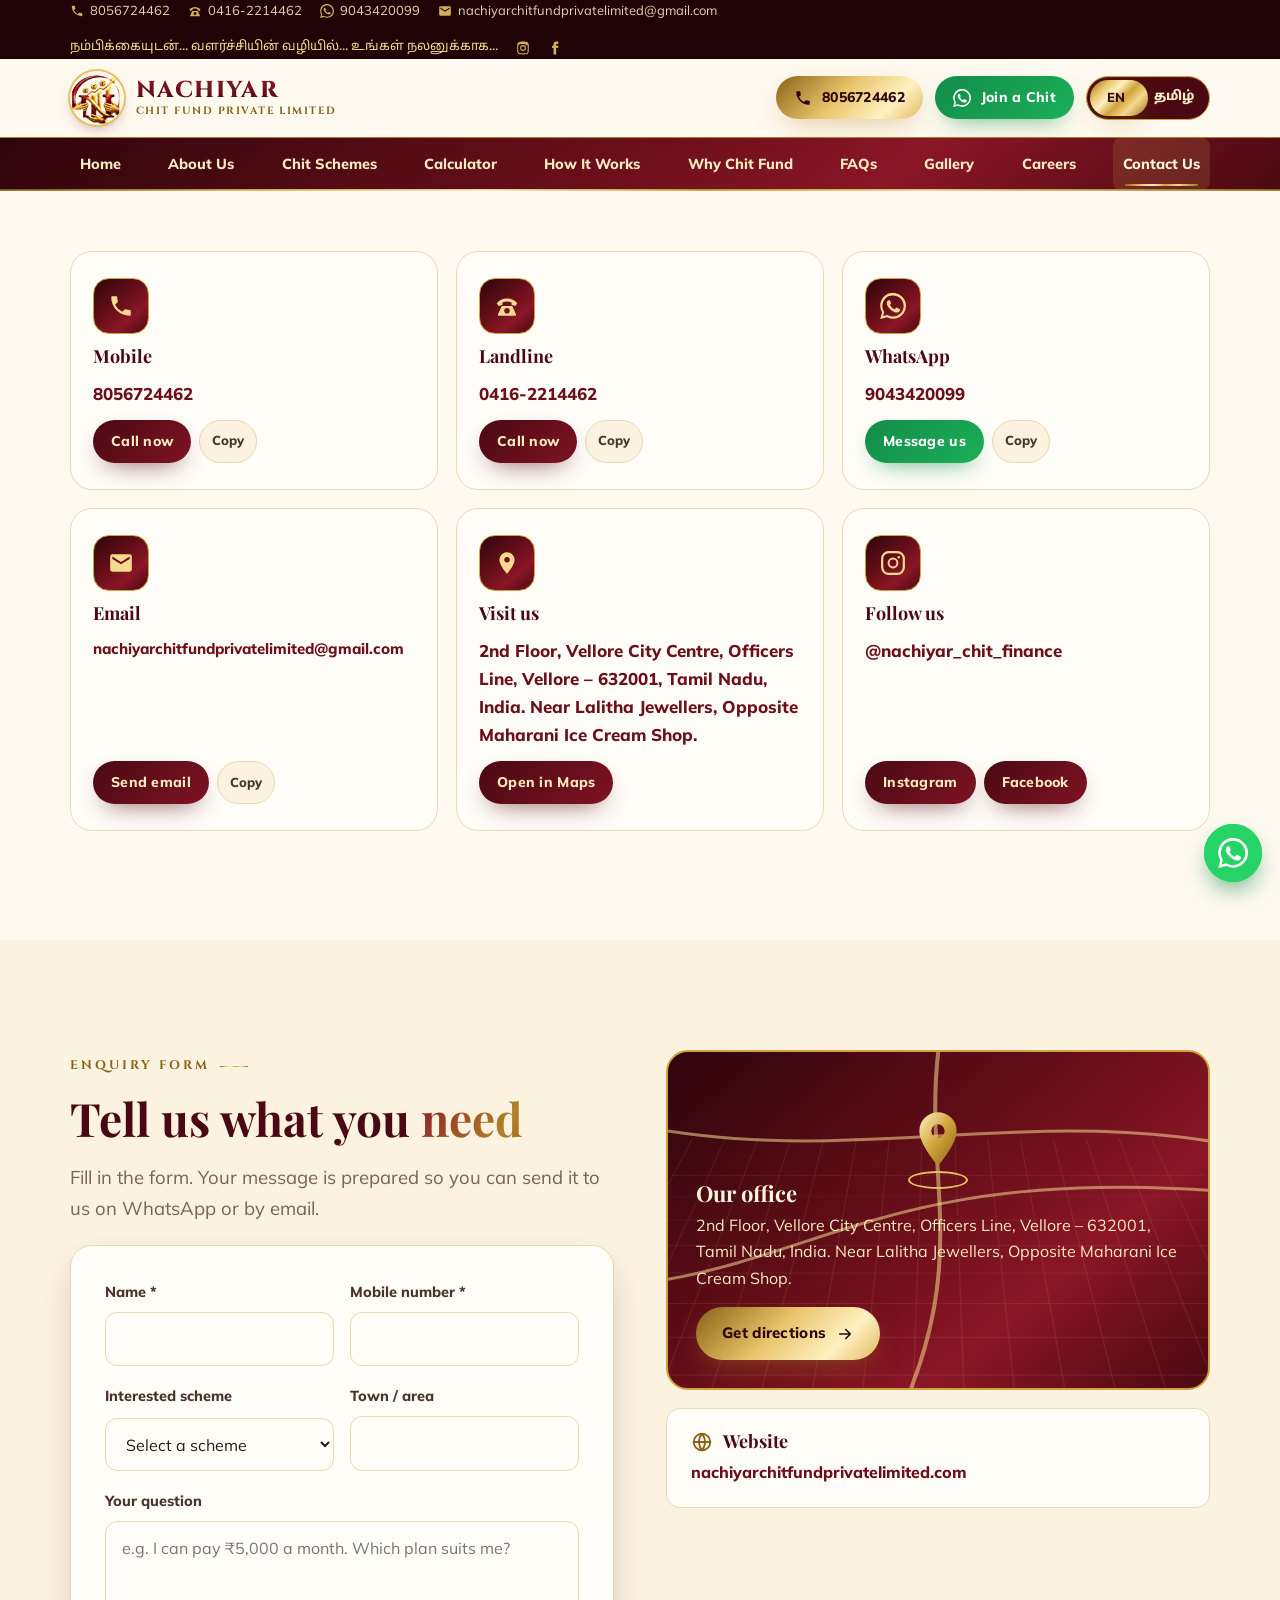
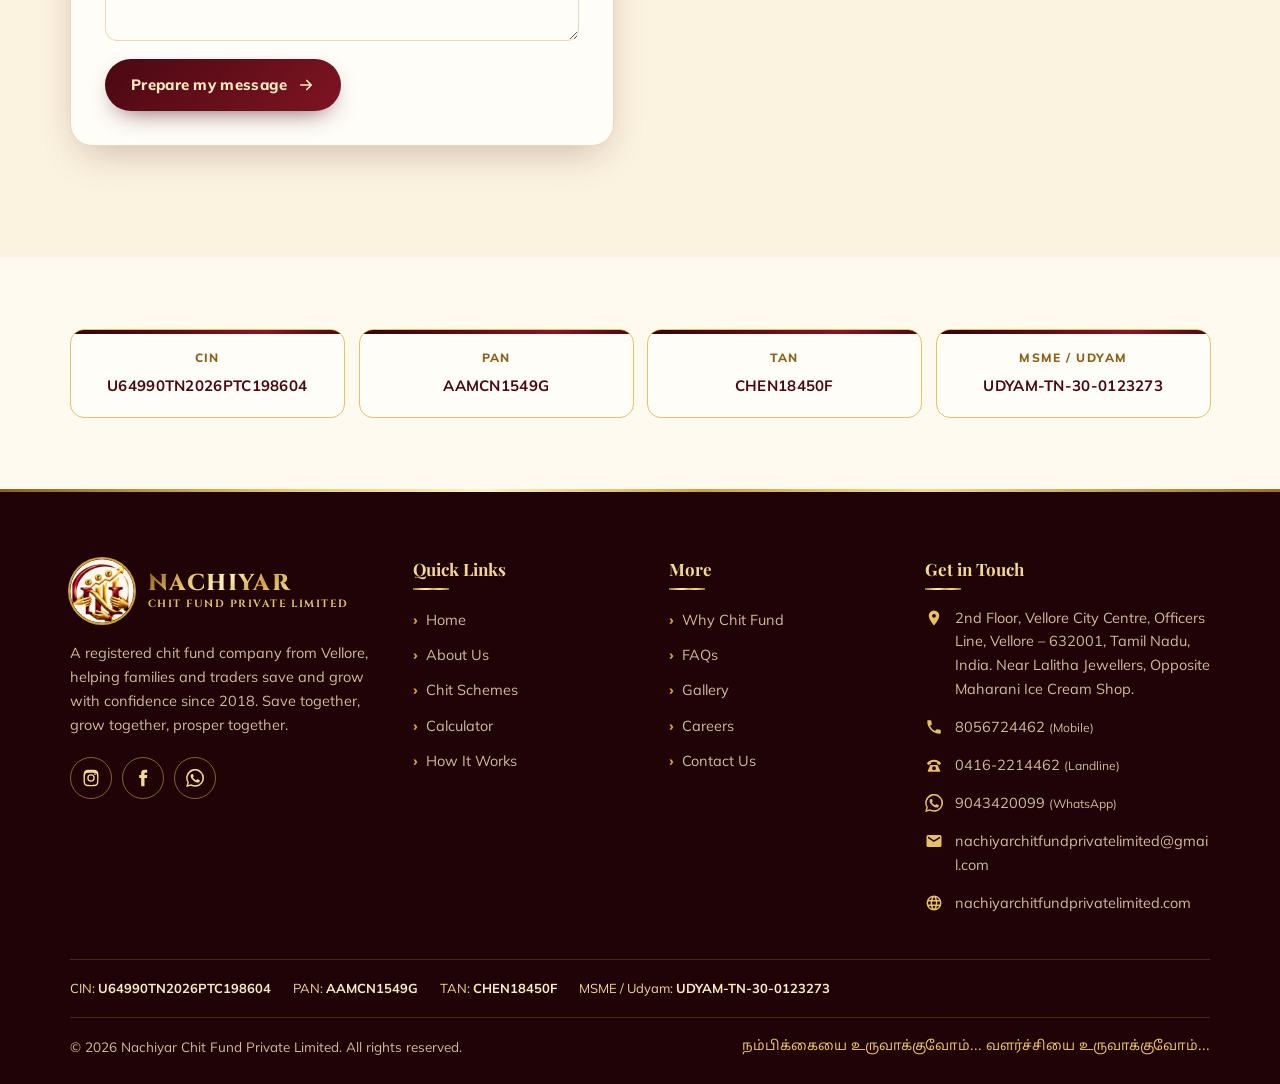
==== commit 07e8a0aa: "update landline number" ====
--- a/contact.html
+++ b/contact.html
@@ -4,10 +4,10 @@
 <meta charset="utf-8">
 <meta name="viewport" content="width=device-width, initial-scale=1, viewport-fit=cover">
 <title>Contact Us | Nachiyar Chit Fund</title>
-<meta name="description" content="Contact Nachiyar Chit Fund: 8056724462, WhatsApp 9043420099, 2nd Floor, Vellore City Centre, Officers Line, Vellore 632001.">
+<meta name="description" content="Contact Nachiyar Chit Fund: 8056724462, Landline 0416-2214462, WhatsApp 9043420099, 2nd Floor, Vellore City Centre, Officers Line, Vellore 632001.">
 <meta name="theme-color" content="#4a0912">
 <meta property="og:title" content="Contact Us | Nachiyar Chit Fund">
-<meta property="og:description" content="Contact Nachiyar Chit Fund: 8056724462, WhatsApp 9043420099, 2nd Floor, Vellore City Centre, Officers Line, Vellore 632001.">
+<meta property="og:description" content="Contact Nachiyar Chit Fund: 8056724462, Landline 0416-2214462, WhatsApp 9043420099, 2nd Floor, Vellore City Centre, Officers Line, Vellore 632001.">
 <meta property="og:image" content="assets/img/logo-badge.png">
 <link rel="icon" type="image/png" href="assets/img/favicon.png">
 <link rel="canonical" href="https://nachiyarchitfundprivatelimited.com/contact.html">
@@ -24,11 +24,11 @@
   <div class="container">
     <div class="contact-grid" data-stagger="up">
       <div class="c-card"><span class="c-ico"><svg viewBox="0 0 24 24"><path d="M6.6 10.8a15.1 15.1 0 0 0 6.6 6.6l2.2-2.2c.3-.3.7-.4 1-.2 1.1.4 2.3.6 3.6.6.6 0 1 .4 1 1V20c0 .6-.4 1-1 1A17 17 0 0 1 3 4c0-.6.4-1 1-1h3.5c.6 0 1 .4 1 1 0 1.3.2 2.5.6 3.6.1.3 0 .7-.2 1z"/></svg></span><h3 data-ta="மொபைல்">Mobile</h3><span class="val">8056724462</span><div class="acts"><a class="btn btn-maroon btn-sm" href="tel:+918056724462" data-ta="அழைக்க">Call now</a><button class="copy-btn" type="button" data-copy="8056724462" data-ta="நகலெடு">Copy</button></div></div>
+      <div class="c-card"><span class="c-ico"><svg viewBox="0 0 24 24"><path d="M2.5 9.6C4.6 6.6 8.1 5 12 5s7.4 1.6 9.5 4.6l-1.9 2.3-3.4-1.1V8.7a11 11 0 0 0-8.4 0v2.1l-3.4 1.1z"/><path fill-rule="evenodd" d="M7.2 12h9.6l3.5 7.6c.3.7-.2 1.4-.9 1.4H4.6c-.7 0-1.2-.7-.9-1.4zM12 13.8a2.6 2.6 0 1 0 0 5.2 2.6 2.6 0 0 0 0-5.2z"/></svg></span><h3 data-ta="லேண்ட்லைன்">Landline</h3><span class="val">0416-2214462</span><div class="acts"><a class="btn btn-maroon btn-sm" href="tel:+914162214462" data-ta="அழைக்க">Call now</a><button class="copy-btn" type="button" data-copy="0416-2214462" data-ta="நகலெடு">Copy</button></div></div>
       <div class="c-card"><span class="c-ico"><svg viewBox="0 0 24 24"><path d="M17.5 14.4c-.3-.1-1.7-.8-2-.9-.3-.1-.5-.1-.7.1l-.9 1.2c-.2.2-.3.2-.6.1a8.1 8.1 0 0 1-4-3.5c-.3-.5.3-.5.9-1.6.1-.2 0-.4 0-.5l-.9-2.2c-.2-.6-.5-.5-.7-.5h-.6a1.1 1.1 0 0 0-.8.4 3.4 3.4 0 0 0-1 2.5 5.9 5.9 0 0 0 1.2 3.1 13.4 13.4 0 0 0 5.2 4.6c1.9.8 2.7.9 3.6.7.6-.1 1.7-.7 2-1.4.2-.7.2-1.2.2-1.4l-.5-.3zM12 21.8a9.8 9.8 0 0 1-5-1.4l-.4-.2-3.7 1 1-3.6-.2-.4A9.8 9.8 0 1 1 12 21.8zM20.5 3.5A11.8 11.8 0 0 0 1.9 17.8L.2 24l6.4-1.7A11.8 11.8 0 0 0 24 12a11.7 11.7 0 0 0-3.5-8.5z"/></svg></span><h3>WhatsApp</h3><span class="val">9043420099</span><div class="acts"><a class="btn btn-wa btn-sm" href="https://wa.me/919043420099" target="_blank" rel="noopener" data-ta="செய்தி அனுப்ப">Message us</a><button class="copy-btn" type="button" data-copy="9043420099" data-ta="நகலெடு">Copy</button></div></div>
       <div class="c-card"><span class="c-ico"><svg viewBox="0 0 24 24"><path d="M20 4H4a2 2 0 0 0-2 2v12a2 2 0 0 0 2 2h16a2 2 0 0 0 2-2V6a2 2 0 0 0-2-2zm0 4.2-8 5-8-5V6l8 5 8-5z"/></svg></span><h3 data-ta="மின்னஞ்சல்">Email</h3><span class="val" style="font-size:15px">nachiyarchitfundprivatelimited@gmail.com</span><div class="acts"><a class="btn btn-maroon btn-sm" href="mailto:nachiyarchitfundprivatelimited@gmail.com" data-ta="மின்னஞ்சல் அனுப்ப">Send email</a><button class="copy-btn" type="button" data-copy="nachiyarchitfundprivatelimited@gmail.com" data-ta="நகலெடு">Copy</button></div></div>
       <div class="c-card"><span class="c-ico"><svg viewBox="0 0 24 24"><path d="M12 2a7 7 0 0 0-7 7c0 5.2 7 13 7 13s7-7.8 7-13a7 7 0 0 0-7-7zm0 9.5A2.5 2.5 0 1 1 12 6.5a2.5 2.5 0 0 1 0 5z"/></svg></span><h3 data-ta="முகவரி">Visit us</h3><span class="val" data-ta="2வது மாடி, வேலூர் சிட்டி சென்டர், ஆபீசர்ஸ் லைன், வேலூர் – 632001, தமிழ்நாடு, இந்தியா. லலிதா ஜுவல்லர்ஸ் அருகில், மகாராணி ஐஸ்கிரீம் கடை எதிரில்.">2nd Floor, Vellore City Centre, Officers Line, Vellore – 632001, Tamil Nadu, India. Near Lalitha Jewellers, Opposite Maharani Ice Cream Shop.</span><div class="acts"><a class="btn btn-maroon btn-sm" href="https://www.google.com/maps/search/?api=1&amp;query=Vellore+City+Centre%2C+Officers+Line%2C+Vellore+632001%2C+Tamil+Nadu" target="_blank" rel="noopener" data-ta="வரைபடத்தில் பார்க்க">Open in Maps</a></div></div>
-      <div class="c-card"><span class="c-ico"><svg viewBox="0 0 24 24"><path d="M12 7a5 5 0 1 0 0 10 5 5 0 0 0 0-10zm0 8.2a3.2 3.2 0 1 1 0-6.4 3.2 3.2 0 0 1 0 6.4zM17.3 5.5a1.2 1.2 0 1 0 0 2.4 1.2 1.2 0 0 0 0-2.4zM16 1H8a7 7 0 0 0-7 7v8a7 7 0 0 0 7 7h8a7 7 0 0 0 7-7V8a7 7 0 0 0-7-7zm5 15a5 5 0 0 1-5 5H8a5 5 0 0 1-5-5V8a5 5 0 0 1 5-5h8a5 5 0 0 1 5 5z"/></svg></span><h3>Instagram</h3><span class="val">@nachiyar_chit_finance</span><div class="acts"><a class="btn btn-maroon btn-sm" href="https://www.instagram.com/nachiyar_chit_finance/" target="_blank" rel="noopener" data-ta="பின்தொடர">Follow</a></div></div>
-      <div class="c-card"><span class="c-ico"><svg viewBox="0 0 24 24"><path d="M14 8V6c0-.8.6-1 1-1h2.6V1H14c-3.6 0-4.5 2.7-4.5 4.5V8H7v4h2.5v11h4.5V12h3.3l.4-4z"/></svg></span><h3>Facebook</h3><span class="val">nachiyar_chit_finance</span><div class="acts"><a class="btn btn-maroon btn-sm" href="https://www.facebook.com/nachiyar_chit_finance" target="_blank" rel="noopener" data-ta="பக்கத்தைப் பார்க்க">Visit page</a></div></div>
+      <div class="c-card"><span class="c-ico"><svg viewBox="0 0 24 24"><path d="M12 7a5 5 0 1 0 0 10 5 5 0 0 0 0-10zm0 8.2a3.2 3.2 0 1 1 0-6.4 3.2 3.2 0 0 1 0 6.4zM17.3 5.5a1.2 1.2 0 1 0 0 2.4 1.2 1.2 0 0 0 0-2.4zM16 1H8a7 7 0 0 0-7 7v8a7 7 0 0 0 7 7h8a7 7 0 0 0 7-7V8a7 7 0 0 0-7-7zm5 15a5 5 0 0 1-5 5H8a5 5 0 0 1-5-5V8a5 5 0 0 1 5-5h8a5 5 0 0 1 5 5z"/></svg></span><h3 data-ta="எங்களைப் பின்தொடருங்கள்">Follow us</h3><span class="val">@nachiyar_chit_finance</span><div class="acts"><a class="btn btn-maroon btn-sm" href="https://www.instagram.com/nachiyar_chit_finance/" target="_blank" rel="noopener">Instagram</a><a class="btn btn-maroon btn-sm" href="https://www.facebook.com/nachiyar_chit_finance" target="_blank" rel="noopener">Facebook</a></div></div>
     </div>
   </div>
 </section>
